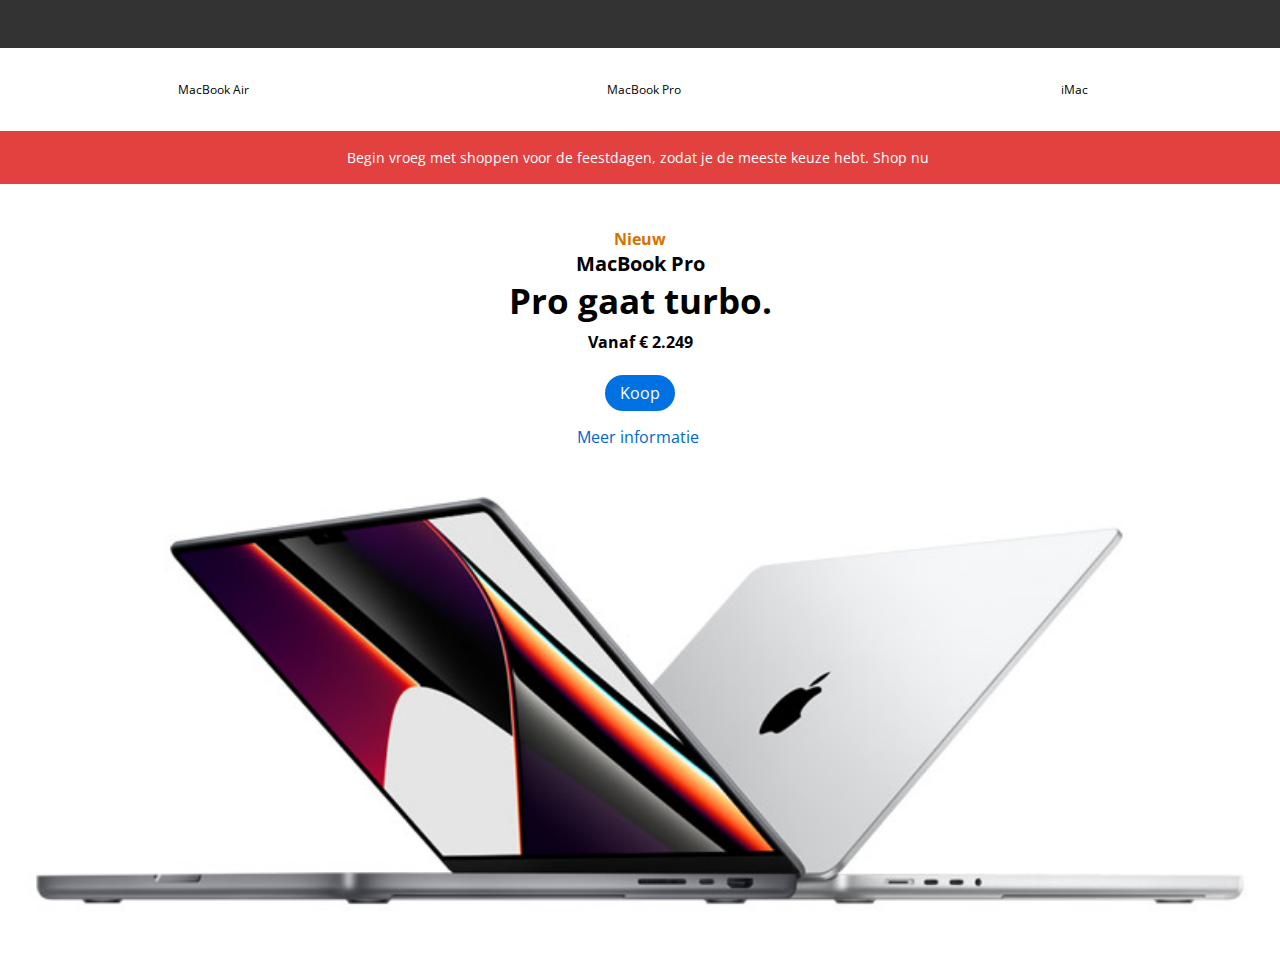
==== page1/index.html @ 5041baee "Begin eerste pagina namaken" ====
<!DOCTYPE html>
<html lang="en">
<head>
    <meta charset="UTF-8">
    <meta http-equiv="X-UA-Compatible" content="IE=edge">
    <meta name="viewport" content="width=device-width, initial-scale=1.0">
    
    
    <title>MAC</title>

    <!-- Core stylesheet -->
    <link rel="stylesheet" href="./css/core.css">
    
    <!-- Stylesheets for each viewport -->
    <link rel="stylesheet" href="./css/mobile.css">
    <link rel="stylesheet" href="./css/tablet.css">
    <link rel="stylesheet" href="./css/desktop.css">

    <!-- Fontawesome -->
    <link rel="stylesheet" href="https://use.fontawesome.com/releases/v5.15.4/css/all.css" integrity="sha384-DyZ88mC6Up2uqS4h/KRgHuoeGwBcD4Ng9SiP4dIRy0EXTlnuz47vAwmeGwVChigm" crossorigin="anonymous">

    <!-- Open Sans | Google Fonts -->
    <link rel="preconnect" href="https://fonts.googleapis.com">
    <link rel="preconnect" href="https://fonts.gstatic.com" crossorigin>
    <link href="https://fonts.googleapis.com/css2?family=Open+Sans:ital,wght@0,300;0,400;0,500;0,600;0,700;0,800;1,300;1,400;1,500;1,600;1,700;1,800&display=swap" rel="stylesheet">
</head>
<body>
    <head>
        <nav>
            <div class="menu">
                <i class="fas fa-bars"></i>
            </div>
            <div class="logo">
                <i class="fab fa-apple"></i>
            </div>
            <div class="shop">
                <i class="fas fa-shopping-bag"></i>
            </div>
        </nav>
        <ul class="categories">
            <li class="item">
                <i class="fas fa-2x fa-desktop"></i>
                <p>MacBook Air</p>
            </li>
            <li class="item">
                <i class="fas fa-2x fa-desktop"></i>
                <p>MacBook Pro</p>
            </li>
            <li class="item">
                <i class="fas fa-2x fa-desktop"></i>
                <p>iMac</p>
            </li>
        </ul>
    </head>
    <main>
        <section class="holiday">
            <p>Begin vroeg met shoppen voor de feestdagen, zodat je de meeste keuze hebt. <a href="#">Shop nu<i class="fas fa-chevron-right"></i></a></p>
        </section>
        <section class="product">
            <p class="nieuw">Nieuw</p>
            <h1 class="product-name">MacBook Pro</h1>
            <p class="large">Pro gaat turbo.</p>
            <p class="price">Vanaf € 2.249</p>
            <a class="buy">Koop</a>
            <p><a class="more-info">Meer informatie<i class="fas fa-chevron-right"></i></a></p>
            <img class="macbook-pro" src="./assets/images/macbook_pro.jpg">
        </section>
    </main>
</body>
</html>
---- page1/css/core.css ----
* {
    box-sizing: border-box;
}

html, body {
    margin: 0;
    font-family: 'Open Sans', sans-serif;
}

nav {
    display: block;
    background: rgba(0,0,0,0.8);
    color:#e4e4e4;
    height: 48px;
}

nav div.menu, div.logo, div.shop {
    position: absolute;
    padding: 14px 14px 12px 14px;
}

nav div.menu {
    left: 0;
}

nav div.logo {
    left: 50%;
    margin-left: -24px;
}

nav div.shop {
    right: 0;
}

nav i {
    font-size: 20px;
    margin: 0;
}

ul.categories {
    white-space: nowrap;
    padding: 0;
    overflow-x: hidden;
}

ul.categories li.item {
    display: inline-block;
    width: 33%;
    width: calc(100% / 3);
    text-align: center;
    padding: 15px 0px;
}

ul.categories li.item p {
    font-size: 12px;
    margin: 0;
    padding: 2px 0px;
}

section.holiday {
    text-align: center;
    padding: 3px 24px;
    background-color: #e34140;
    color: white;
}

section.holiday p {
    font-size: 14px;
}

section.holiday p a {
    color: white;
    text-decoration: none;
}

section.holiday p a i {
    font-size: 10px;
    padding-left: 4px;
}

section.product {
    padding: 44px 0px;
    text-align: center;
    width: 100%;
}

section.product p, h1 {
    margin: 0px;
}

section.product p.nieuw {
    font-weight: bold;
    color: rgb(214, 114, 0);
}

section.product h1.product-name {
    font-size: 20px;
}

section.product p.large {
    font-weight: bold;
    font-size: 35px;
}

section.product p.price {
    font-weight: bold;
    padding: 7px 0px;
}

section.product a.buy {
    background-color: #0071e3;
    padding: 7px;
    border-radius: 20px;
    display: inline-block;
    width: 70px;
    margin: 15px 0px;
    color: white;
}

section.product a.more-info {
    color: #06c;
}

section.product a.more-info i {
    font-size: 10px;
    padding-left: 4px;
}

section.product img.macbook-pro {
    width: 100%;
    padding-top: 35px;
}
---- page1/css/mobile.css ----
/***********************************/
/*         Mobile viewport         */
/***********************************/
@media screen and (max-width: 734px) {

}
---- page1/css/tablet.css ----
/***********************************/
/*         Tablet viewport         */
/***********************************/
@media screen and (min-width: 734px) and (max-width: 1068px) {

}
---- page1/css/desktop.css ----
/***********************************/
/*        Desktop viewport         */
/***********************************/
@media screen and (min-width: 1068px) {

}
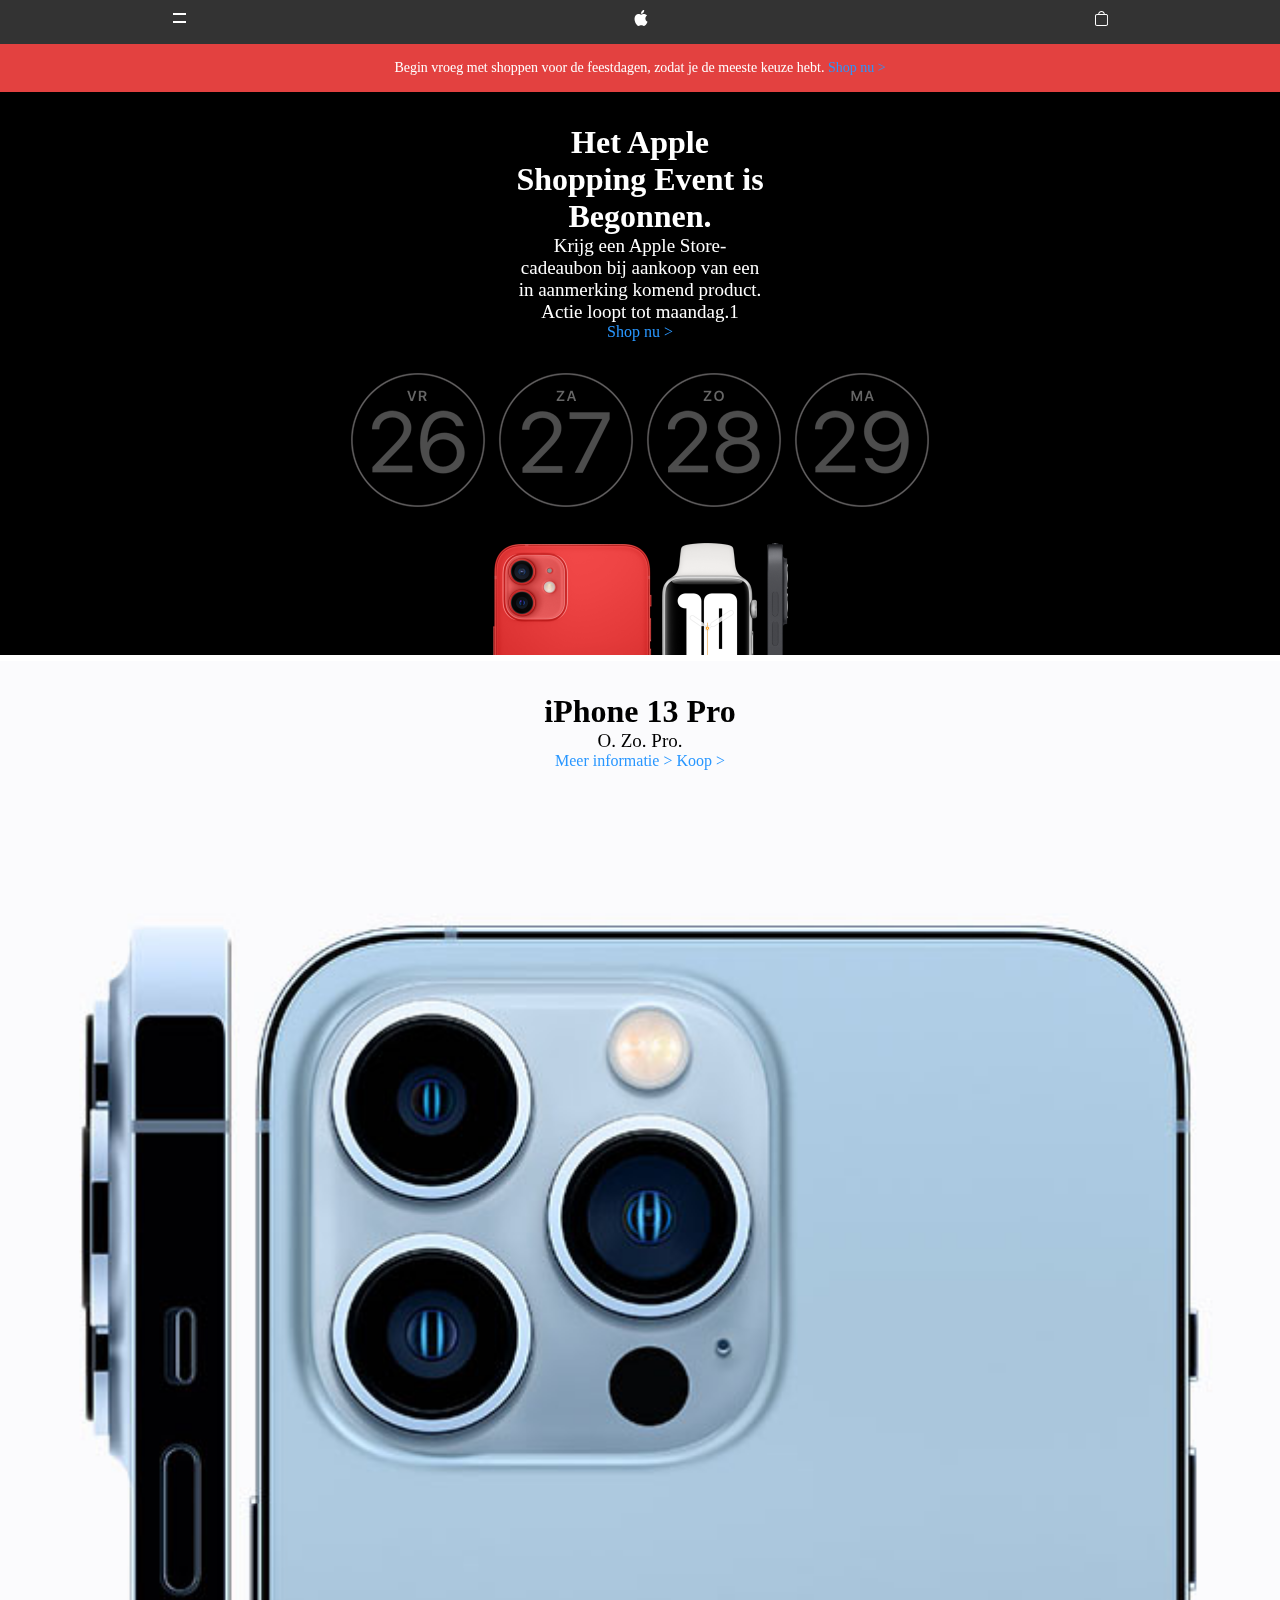
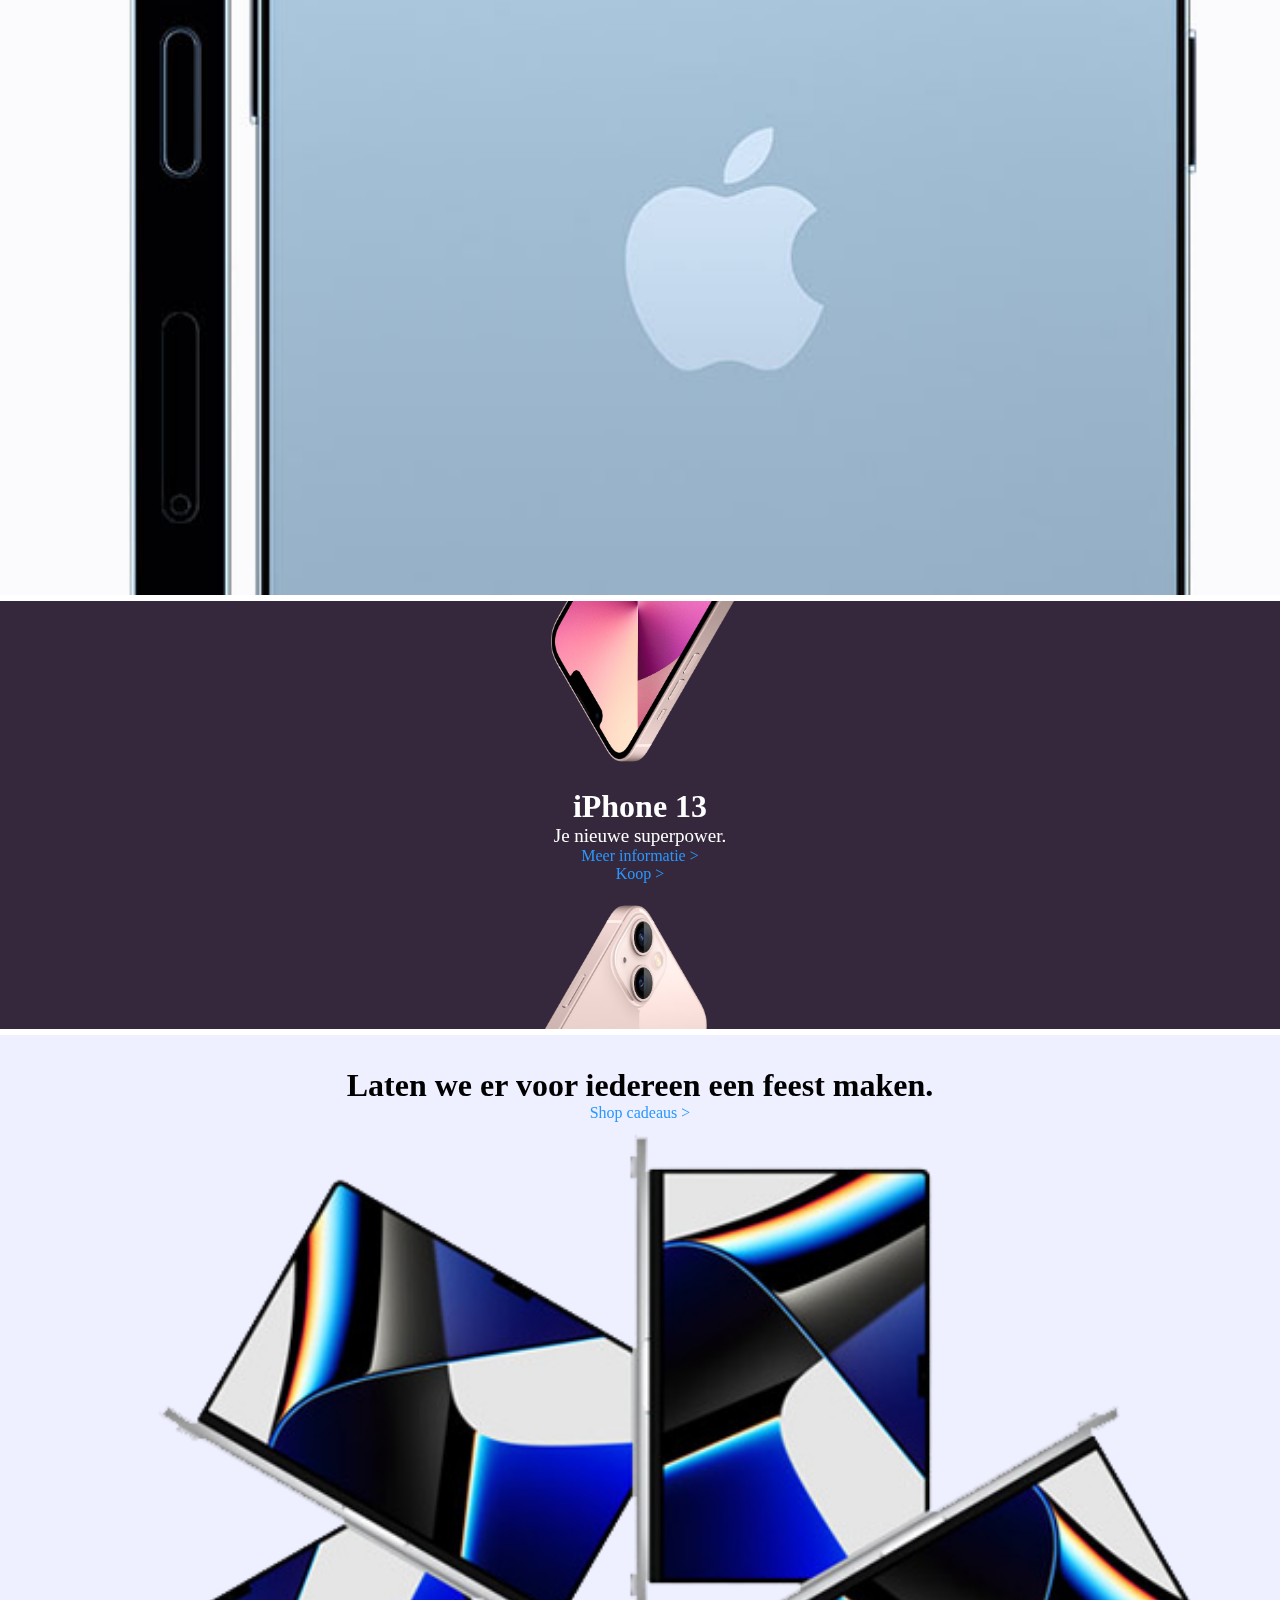
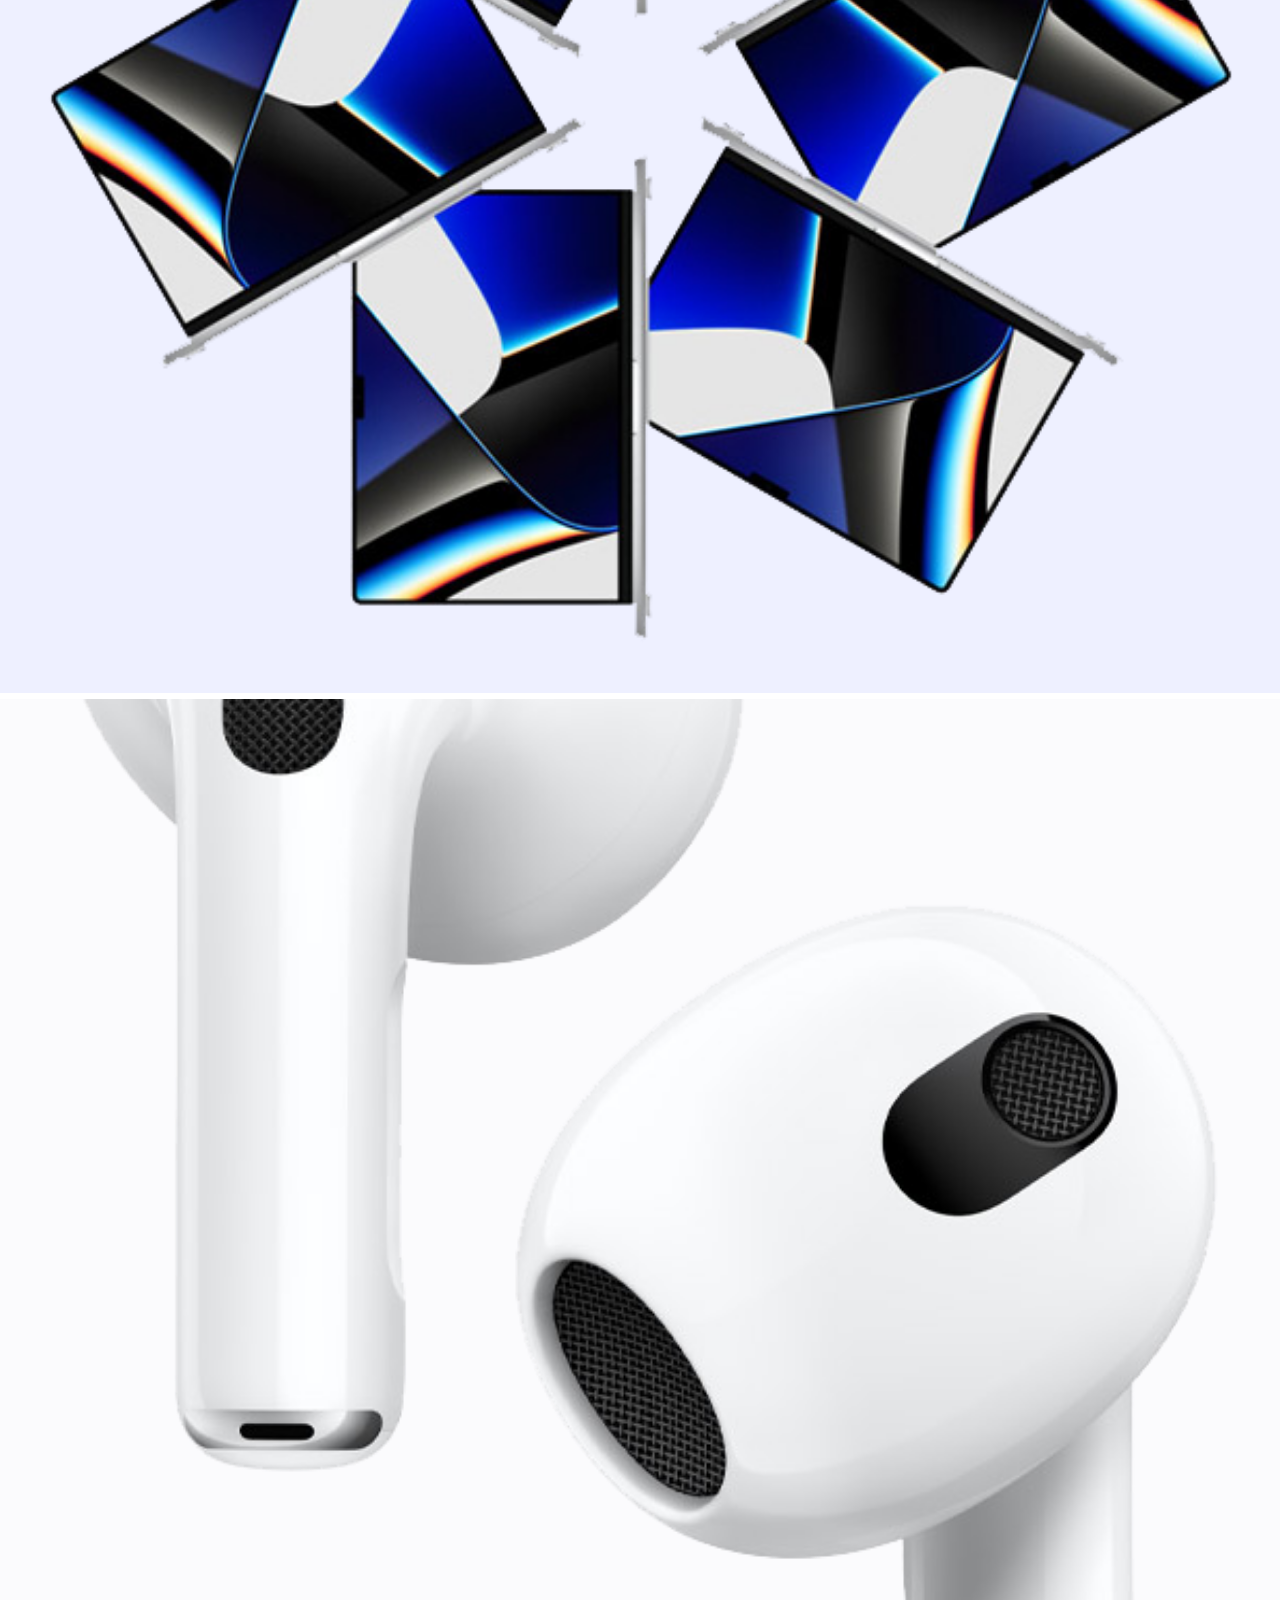
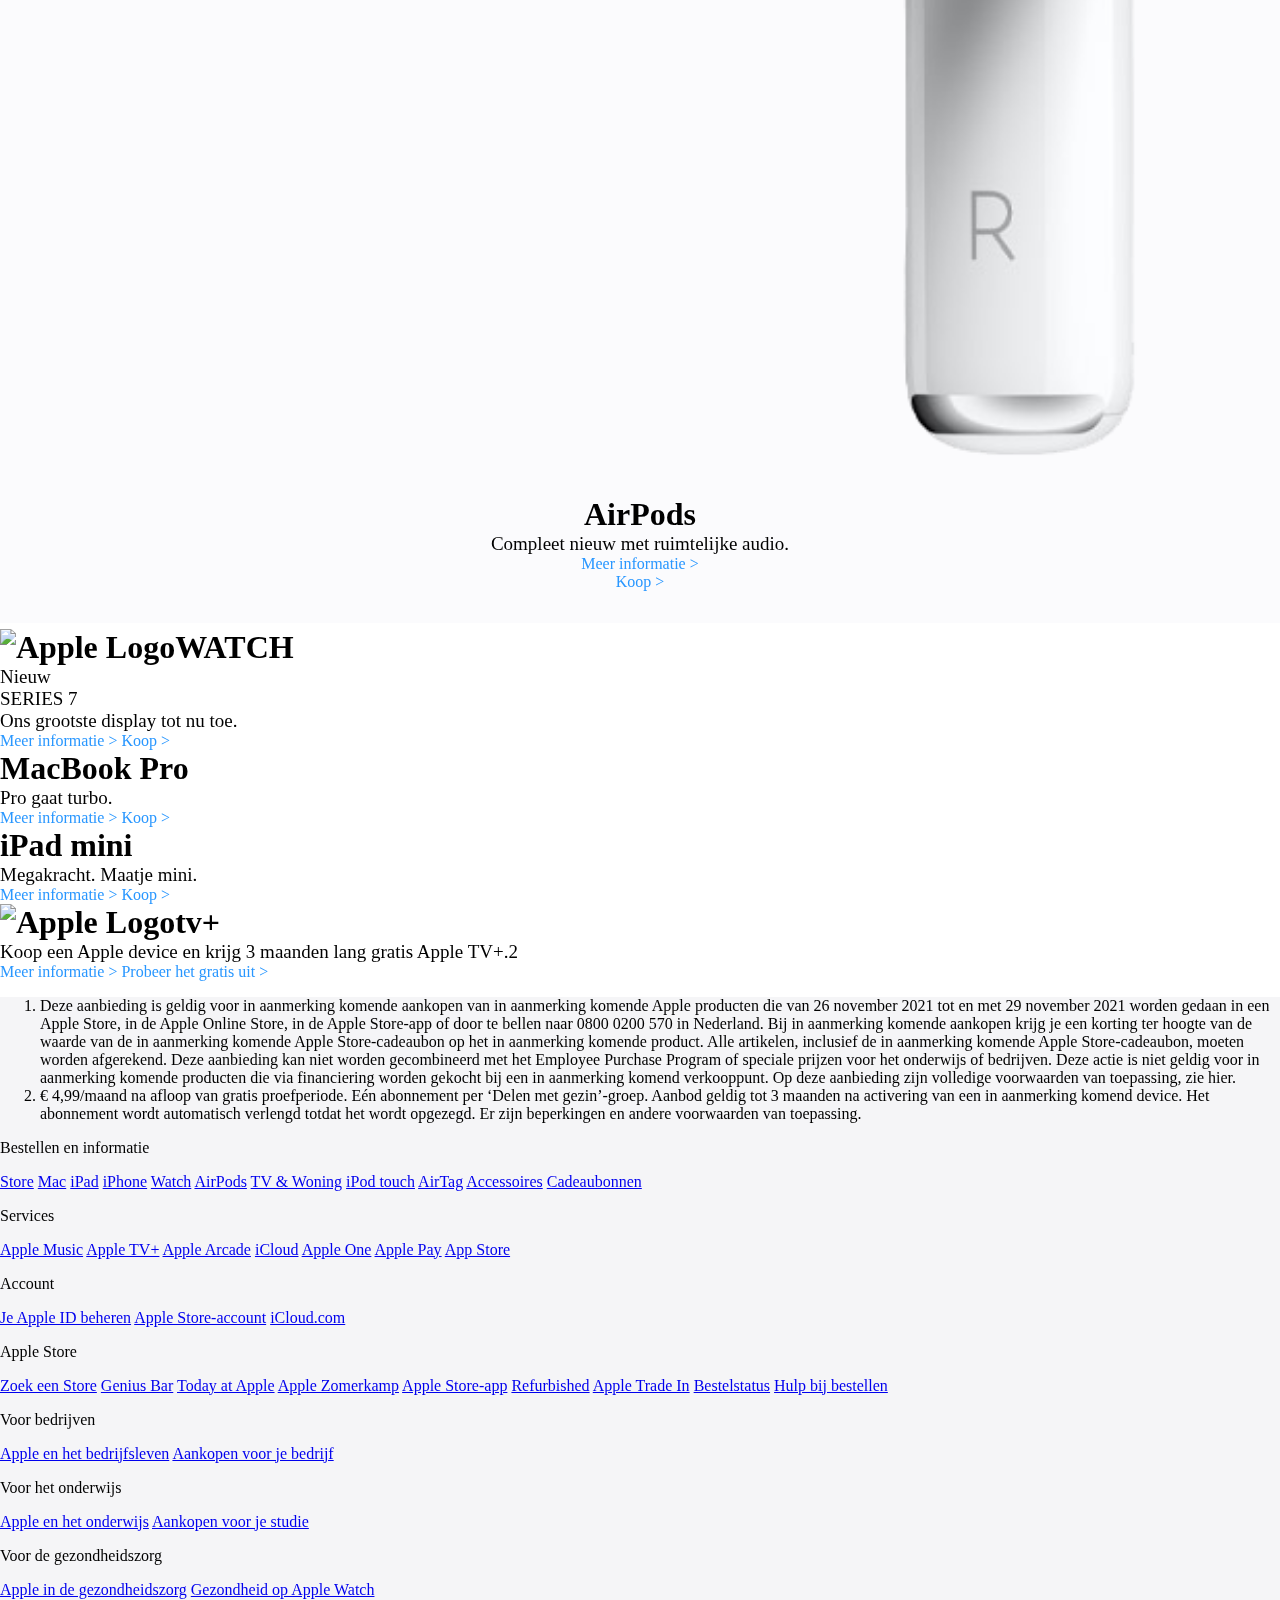
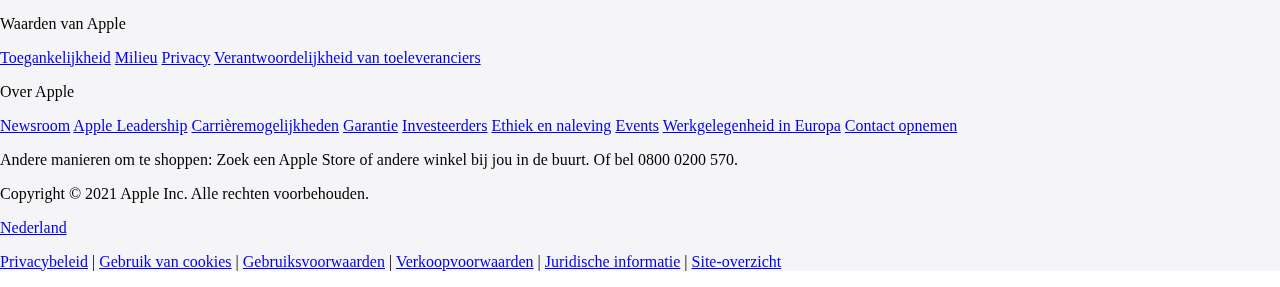
==== commit 1d6c99bc: "HTML done + Begin aan CSS" ====
--- a/page1/index.html
+++ b/page1/index.html
@@ -4,67 +4,194 @@
     <meta charset="UTF-8">
     <meta http-equiv="X-UA-Compatible" content="IE=edge">
     <meta name="viewport" content="width=device-width, initial-scale=1.0">
-    
-    
-    <title>MAC</title>
-
-    <!-- Core stylesheet -->
+    <title>Apple (Nederland)</title>
+    <link rel="stylesheet" href="./css/fonts.css?families=SF+Pro,v3|SF+Pro+Icons,v3">
     <link rel="stylesheet" href="./css/core.css">
-    
-    <!-- Stylesheets for each viewport -->
-    <link rel="stylesheet" href="./css/mobile.css">
-    <link rel="stylesheet" href="./css/tablet.css">
-    <link rel="stylesheet" href="./css/desktop.css">
-
-    <!-- Fontawesome -->
-    <link rel="stylesheet" href="https://use.fontawesome.com/releases/v5.15.4/css/all.css" integrity="sha384-DyZ88mC6Up2uqS4h/KRgHuoeGwBcD4Ng9SiP4dIRy0EXTlnuz47vAwmeGwVChigm" crossorigin="anonymous">
-
-    <!-- Open Sans | Google Fonts -->
-    <link rel="preconnect" href="https://fonts.googleapis.com">
-    <link rel="preconnect" href="https://fonts.gstatic.com" crossorigin>
-    <link href="https://fonts.googleapis.com/css2?family=Open+Sans:ital,wght@0,300;0,400;0,500;0,600;0,700;0,800;1,300;1,400;1,500;1,600;1,700;1,800&display=swap" rel="stylesheet">
 </head>
 <body>
-    <head>
+    <header>
         <nav>
-            <div class="menu">
-                <i class="fas fa-bars"></i>
-            </div>
-            <div class="logo">
-                <i class="fab fa-apple"></i>
-            </div>
-            <div class="shop">
-                <i class="fas fa-shopping-bag"></i>
-            </div>
+            <ul>
+                <li><a href="#"><img src="./assets/images/menu-icon.svg" alt="Menu Icon"></a></li>
+                <li><a href="#"><img src="./assets/images/apple-logo.svg" alt="Apple logo"></a></li>
+                <!-- <li><a href="#">Store</a></li>
+                <li><a href="#">Mac</a></li>
+                <li><a href="#">iPad</a></li>
+                <li><a href="#">iPhone</a></li>
+                <li><a href="#">Watch</a></li>
+                <li><a href="#">Airpods</a></li>
+                <li><a href="#">TV & Woning</a></li>
+                <li><a href="#">Alleen bij Apple</a></li>
+                <li><a href="#">Accessoires</a></li>
+                <li><a href="#">Support</a></li>
+                <li><a href="#"><img src="./assets/images/zoeken-icon.svg" alt="Zoeken icon"></a></li> -->
+                <li><a href="#"><img src="./assets/images/winkelmand-icon.svg" alt="Winkelmand icon"></a></li>
+            </ul>
         </nav>
-        <ul class="categories">
-            <li class="item">
-                <i class="fas fa-2x fa-desktop"></i>
-                <p>MacBook Air</p>
-            </li>
-            <li class="item">
-                <i class="fas fa-2x fa-desktop"></i>
-                <p>MacBook Pro</p>
-            </li>
-            <li class="item">
-                <i class="fas fa-2x fa-desktop"></i>
-                <p>iMac</p>
-            </li>
-        </ul>
-    </head>
+    </header>
     <main>
-        <section class="holiday">
-            <p>Begin vroeg met shoppen voor de feestdagen, zodat je de meeste keuze hebt. <a href="#">Shop nu<i class="fas fa-chevron-right"></i></a></p>
+        <section>
+            <p>Begin vroeg met shoppen voor de feestdagen, zodat je de meeste keuze hebt. <a href="#">Shop nu ></a></p>
         </section>
-        <section class="product">
-            <p class="nieuw">Nieuw</p>
-            <h1 class="product-name">MacBook Pro</h1>
-            <p class="large">Pro gaat turbo.</p>
-            <p class="price">Vanaf € 2.249</p>
-            <a class="buy">Koop</a>
-            <p><a class="more-info">Meer informatie<i class="fas fa-chevron-right"></i></a></p>
-            <img class="macbook-pro" src="./assets/images/macbook_pro.jpg">
+        <section>
+            <h1>Het Apple Shopping Event is Begonnen.</h1>
+            <p>Krijg een Apple Store-cadeaubon bij aankoop van een in aanmerking komend product. Actie loopt tot maandag.<span>1</span></p>
+            <a href="#">Shop nu ></a>
+            <figure>
+                <img src="assets/images/section-1-4.png" alt="Calender">
+            </figure>
+            <section>
+                <img src="assets/images/section-1-1.png" alt="iPhone">
+                <img src="assets/images/section-1-2.png" alt="Apple Watch">
+                <img src="assets/images/section-1-3.png" alt="iPad">
+            </section>
+        </section>
+        <section>
+            <h2>iPhone 13 Pro</h2>
+            <p>O. Zo. Pro.</p>
+            <section>
+                <a href="#">Meer informatie ></a>
+                <a href="#">Koop ></a>
+            </section>
+            <img src="assets/images/section-2-1.jpg" alt="iPhone 13 Pro">
+        </section>
+        <section>
+            <h2>iPhone 13</h2>
+            <p>Je nieuwe superpower.</p>
+            <a href="#">Meer informatie ></a>
+            <a href="#">Koop ></a>
+            <img src="assets/images/section-3-1.png" alt="iPhone 13 (Bovenaan)">
+            <img src="assets/images/section-3-2.png" alt="iPhone 13 (Onderaan)">
+        </section>
+        <section>
+            <h2>Laten we er voor iedereen een feest maken.</h2>
+            <a href="#">Shop cadeaus ></a>
+            <img src="assets/images/section-4-1.png" alt="MacBooks">
+        </section>
+        <section>
+            <h2>AirPods</h2>
+            <p>Compleet nieuw met ruimtelijke audio.</p>
+            <a href="#">Meer informatie ></a>
+            <a href="#">Koop ></a>
+            <img src="assets/images/section-5-1.png" alt="AirPods">
+        </section>
+        <section>
+            <h2><img src="./assets/images/logo.png" alt="Apple Logo">WATCH</h2>
+            <p>Nieuw</p>
+            <p>SERIES 7</p>
+            <p>Ons grootste display tot nu toe.</p>
+            <a href="#">Meer informatie ></a>
+            <a href="#">Koop ></a>
+        </section>
+        <section>
+            <h2>MacBook Pro</h2>
+            <p>Pro gaat turbo.</p>
+            <a href="#">Meer informatie ></a>
+            <a href="#">Koop ></a>
+        </section>
+        <section>
+            <h2>iPad mini</h2>
+            <p>Megakracht. Maatje mini.</p>
+            <a href="#">Meer informatie ></a>
+            <a href="#">Koop ></a>
+        </section>
+        <section>
+            <h2><img src="./assets/images/logo.png" alt="Apple Logo">tv+</h2>
+            <p>Koop een Apple device en krijg 3 maanden lang gratis Apple TV+.<span>2</span></p>
+            <a href="#">Meer informatie ></a>
+            <a href="#">Probeer het gratis uit ></a>
         </section>
     </main>
+    <footer>
+        <section>
+            <ol>
+                <li>Deze aanbieding is geldig voor in aanmerking komende aankopen van in aanmerking komende Apple producten die van 26 november 2021 tot en met 29 november 2021 worden gedaan in een Apple Store, in de Apple Online Store, in de Apple Store-app of door te bellen naar 0800 0200 570 in Nederland. Bij in aanmerking komende aankopen krijg je een korting ter hoogte van de waarde van de in aanmerking komende Apple Store-cadeaubon op het in aanmerking komende product. Alle artikelen, inclusief de in aanmerking komende Apple Store-cadeaubon, moeten worden afgerekend. Deze aanbieding kan niet worden gecombineerd met het Employee Purchase Program of speciale prijzen voor het onderwijs of bedrijven. Deze actie is niet geldig voor in aanmerking komende producten die via financiering worden gekocht bij een in aanmerking komend verkooppunt. Op deze aanbieding zijn volledige voorwaarden van toepassing, zie hier.</li>
+                <li>€ 4,99/maand na afloop van gratis proefperiode. Eén abonnement per ‘Delen met gezin’‑groep. Aanbod geldig tot 3 maanden na activering van een in aanmerking komend device. Het abonnement wordt automatisch verlengd totdat het wordt opgezegd. Er zijn beperkingen en andere voorwaarden van toepassing.</li>
+            </ol>
+        </section>
+        <nav>
+            <section>
+                <p>Bestellen en informatie</p>
+                <a href="#">Store</a>
+                <a href="#">Mac</a>
+                <a href="#">iPad</a>
+                <a href="#">iPhone</a>
+                <a href="#">Watch</a>
+                <a href="#">AirPods</a>
+                <a href="#">TV & Woning</a>
+                <a href="#">iPod touch</a>
+                <a href="#">AirTag</a>
+                <a href="#">Accessoires</a>
+                <a href="#">Cadeaubonnen</a>
+            </section>
+            <section>
+                <p>Services</p>
+                <a href="#">Apple Music</a>
+                <a href="#">Apple TV+</a>
+                <a href="#">Apple Arcade</a>
+                <a href="#">iCloud</a>
+                <a href="#">Apple One</a>
+                <a href="#">Apple Pay</a>
+                <a href="#">App Store</a>
+                <p>Account</p>
+                <a href="#">Je Apple ID beheren</a>
+                <a href="#">Apple Store-account</a>
+                <a href="#">iCloud.com</a>
+            </section>
+            <section>
+                <p>Apple Store</p>
+                <a href="#">Zoek een Store</a>
+                <a href="#">Genius Bar</a>
+                <a href="#">Today at Apple</a>
+                <a href="#">Apple Zomerkamp</a>
+                <a href="#">Apple Store-app</a>
+                <a href="#">Refurbished</a>
+                <a href="#">Apple Trade In</a>
+                <a href="#">Bestelstatus</a>
+                <a href="#">Hulp bij bestellen</a>
+            </section>
+            <section>
+                <p>Voor bedrijven</p>
+                <a href="#">Apple en het bedrijfsleven</a>
+                <a href="#">Aankopen voor je bedrijf</a>
+                <p>Voor het onderwijs</p>
+                <a href="#">Apple en het onderwijs</a>
+                <a href="#">Aankopen voor je studie</a>
+                <p>Voor de gezondheidszorg</p>
+                <a href="#">Apple in de gezondheidszorg</a>
+                <a href="#">Gezondheid op Apple Watch</a>
+            </section>
+            <section>
+                <p>Waarden van Apple</p>
+                <a href="#">Toegankelijkheid</a>
+                <a href="#">Milieu</a>
+                <a href="#">Privacy</a>
+                <a href="#">Verantwoordelijkheid van toeleveranciers</a>
+                <p>Over Apple</p>
+                <a href="#">Newsroom</a>
+                <a href="#">Apple Leadership</a>
+                <a href="#">Carrièremogelijkheden</a>
+                <a href="#">Garantie</a>
+                <a href="#">Investeerders</a>
+                <a href="#">Ethiek en naleving</a>
+                <a href="#">Events</a>
+                <a href="#">Werkgelegenheid in Europa</a>
+                <a href="#">Contact opnemen</a>
+            </section>
+        </nav>
+        <section>
+            <p>Andere manieren om te shoppen: Zoek een Apple Store of andere winkel bij jou in de buurt. Of bel 0800 0200 570.</p>
+            <p>Copyright © 2021 Apple Inc. Alle rechten voorbehouden.</p>
+            <a href="#">Nederland</a>
+            <p>
+                <a href="#">Privacybeleid</a> | 
+                <a href="#">Gebruik van cookies</a> | 
+                <a href="#">Gebruiksvoorwaarden</a> | 
+                <a href="#">Verkoopvoorwaarden</a> | 
+                <a href="#">Juridische informatie</a> | 
+                <a href="#">Site-overzicht</a>
+            </p>
+        </section>
+    </footer>
 </body>
 </html>--- a/page1/css/core.css
+++ b/page1/css/core.css
@@ -2,131 +2,234 @@
     box-sizing: border-box;
 }
 
-html, body {
+body {
     margin: 0;
-    font-family: 'Open Sans', sans-serif;
-}
-
-nav {
-    display: block;
+}
+
+header {
+    position: sticky;
+    top: 0;
+
     background: rgba(0,0,0,0.8);
-    color:#e4e4e4;
-    height: 48px;
-}
-
-nav div.menu, div.logo, div.shop {
-    position: absolute;
-    padding: 14px 14px 12px 14px;
-}
-
-nav div.menu {
-    left: 0;
-}
-
-nav div.logo {
-    left: 50%;
-    margin-left: -24px;
-}
-
-nav div.shop {
-    right: 0;
-}
-
-nav i {
-    font-size: 20px;
+    backdrop-filter: saturate(180%) blur(20px);
+
+    z-index: 1;
+}
+
+main {
+
+}
+
+footer {
+    background: #f5f5f7;
+}
+
+header nav {
+    margin: auto;
+    padding: 0 22px;
+
+    max-width: 980px;
+}
+
+header nav ul {
+    display: flex;
+    gap: 10px;
+    justify-content: space-between;
+    align-items: center;
+    
     margin: 0;
-}
-
-ul.categories {
-    white-space: nowrap;
     padding: 0;
-    overflow-x: hidden;
-}
-
-ul.categories li.item {
-    display: inline-block;
-    width: 33%;
-    width: calc(100% / 3);
-    text-align: center;
-    padding: 15px 0px;
-}
-
-ul.categories li.item p {
-    font-size: 12px;
+
+    list-style-type: none;
+    color: #ffffff;
+
+    height: 44px;
+}
+
+main > section:first-of-type {
+    background-color: #E34140;
+    color: white;
+    
+    padding: 1em;
+    
+    text-align: center;
+}
+
+main > section:first-of-type p {
+    font-size: 14px;
+}
+
+main > section:nth-of-type(2) {
+    display: flex;
+    flex-direction: column;
+    justify-content: center;
+    align-items: center;
+    
+    background-color: #000000;
+    color: white;
+
+    text-align: center;
+
+    margin-bottom: 6px;
+    padding: 2em 2em 0 2em;
+
+    position: relative;
+    overflow: hidden;
+}
+
+main > section:nth-of-type(2) p,h1{
+    max-width: 250px;
+}
+
+main > section:nth-of-type(2) figure {
+    margin: 2em 0;
+}
+
+main > section:nth-of-type(2) figure img {
+    width: 100%;
+}
+
+main > section:nth-of-type(2) section {
+    display: flex;
+    justify-content: center;
+    gap: 10px;
+}
+
+main > section:nth-of-type(2) section img {
+    height: 112px;
+}
+
+main > section:nth-of-type(3) {
+    display: flex;
+    flex-direction: column;
+    justify-content: center;
+    align-items: center;
+    
+    background-color: #fbfbfd;
+    color: black;
+
+    text-align: center;
+
+    margin: 6px 0;
+    padding: 2em 2em 0 2em;
+
+    position: relative;
+}
+
+main > section:nth-of-type(3) img {
+    width: 100%;
+}
+
+main > section:nth-of-type(4) {
+    display: flex;
+    flex-direction: column;
+    justify-content: center;
+    align-items: center;
+    
+    background-color: #35283C;
+    color: white;
+
+    text-align: center;
+
+    margin: 6px 0;
+    padding: 0 2em;
+
+    position: relative;
+}
+
+main > section:nth-of-type(4) img{
+    width: 200px;
+}
+
+main > section:nth-of-type(4) > img:first-of-type {
+    order: 1;
+    padding-bottom: 1em;
+}
+
+main > section:nth-of-type(4) > h2 {
+    order: 2;
+}
+
+main > section:nth-of-type(4) > p {
+    order: 3;
+}
+
+main > section:nth-of-type(4) > a {
+    order: 4;
+}
+
+main > section:nth-of-type(4) > img:last-of-type {
+    order: 5;
+    padding-top: 1em;
+}
+
+main > section:nth-of-type(5) {
+    display: flex;
+    flex-direction: column;
+    justify-content: center;
+    align-items: center;
+    
+    background-color: #EEF0FF;
+    color: black;
+
+    text-align: center;
+
+    margin: 6px 0;
+    padding: 2em;
+}
+
+main > section:nth-of-type(5) img {
+    width: 100%;
+}
+
+main > section:nth-of-type(6) {
+    display: flex;
+    flex-direction: column;
+    justify-content: center;
+    align-items: center;
+    
+    background-color: #FBFBFD;
+    color: black;
+
+    text-align: center;
+
+    margin: 6px 0;
+    padding: 0 2em 2em 2em;
+}
+
+main > section:nth-of-type(6) img {
+    width: 100%;
+}
+
+main > section:nth-of-type(6) > img {
+    order: 1;
+}
+
+main > section:nth-of-type(6) > h2 {
+    order: 2;
+}
+
+main > section:nth-of-type(6) > p {
+    order: 3;
+}
+
+main > section:nth-of-type(6) > a {
+    order: 4;
+}
+
+main section p,h1,h2 {
     margin: 0;
-    padding: 2px 0px;
-}
-
-section.holiday {
-    text-align: center;
-    padding: 3px 24px;
-    background-color: #e34140;
-    color: white;
-}
-
-section.holiday p {
-    font-size: 14px;
-}
-
-section.holiday p a {
-    color: white;
+}
+
+main section a {
+    color: #2997ff;
     text-decoration: none;
 }
 
-section.holiday p a i {
-    font-size: 10px;
-    padding-left: 4px;
-}
-
-section.product {
-    padding: 44px 0px;
-    text-align: center;
-    width: 100%;
-}
-
-section.product p, h1 {
-    margin: 0px;
-}
-
-section.product p.nieuw {
-    font-weight: bold;
-    color: rgb(214, 114, 0);
-}
-
-section.product h1.product-name {
-    font-size: 20px;
-}
-
-section.product p.large {
-    font-weight: bold;
-    font-size: 35px;
-}
-
-section.product p.price {
-    font-weight: bold;
-    padding: 7px 0px;
-}
-
-section.product a.buy {
-    background-color: #0071e3;
-    padding: 7px;
-    border-radius: 20px;
-    display: inline-block;
-    width: 70px;
-    margin: 15px 0px;
-    color: white;
-}
-
-section.product a.more-info {
-    color: #06c;
-}
-
-section.product a.more-info i {
-    font-size: 10px;
-    padding-left: 4px;
-}
-
-section.product img.macbook-pro {
-    width: 100%;
-    padding-top: 35px;
-}+main section h1,h2 {
+    font-size: 32px;
+}
+
+main section p {
+    font-size: 19px;
+}
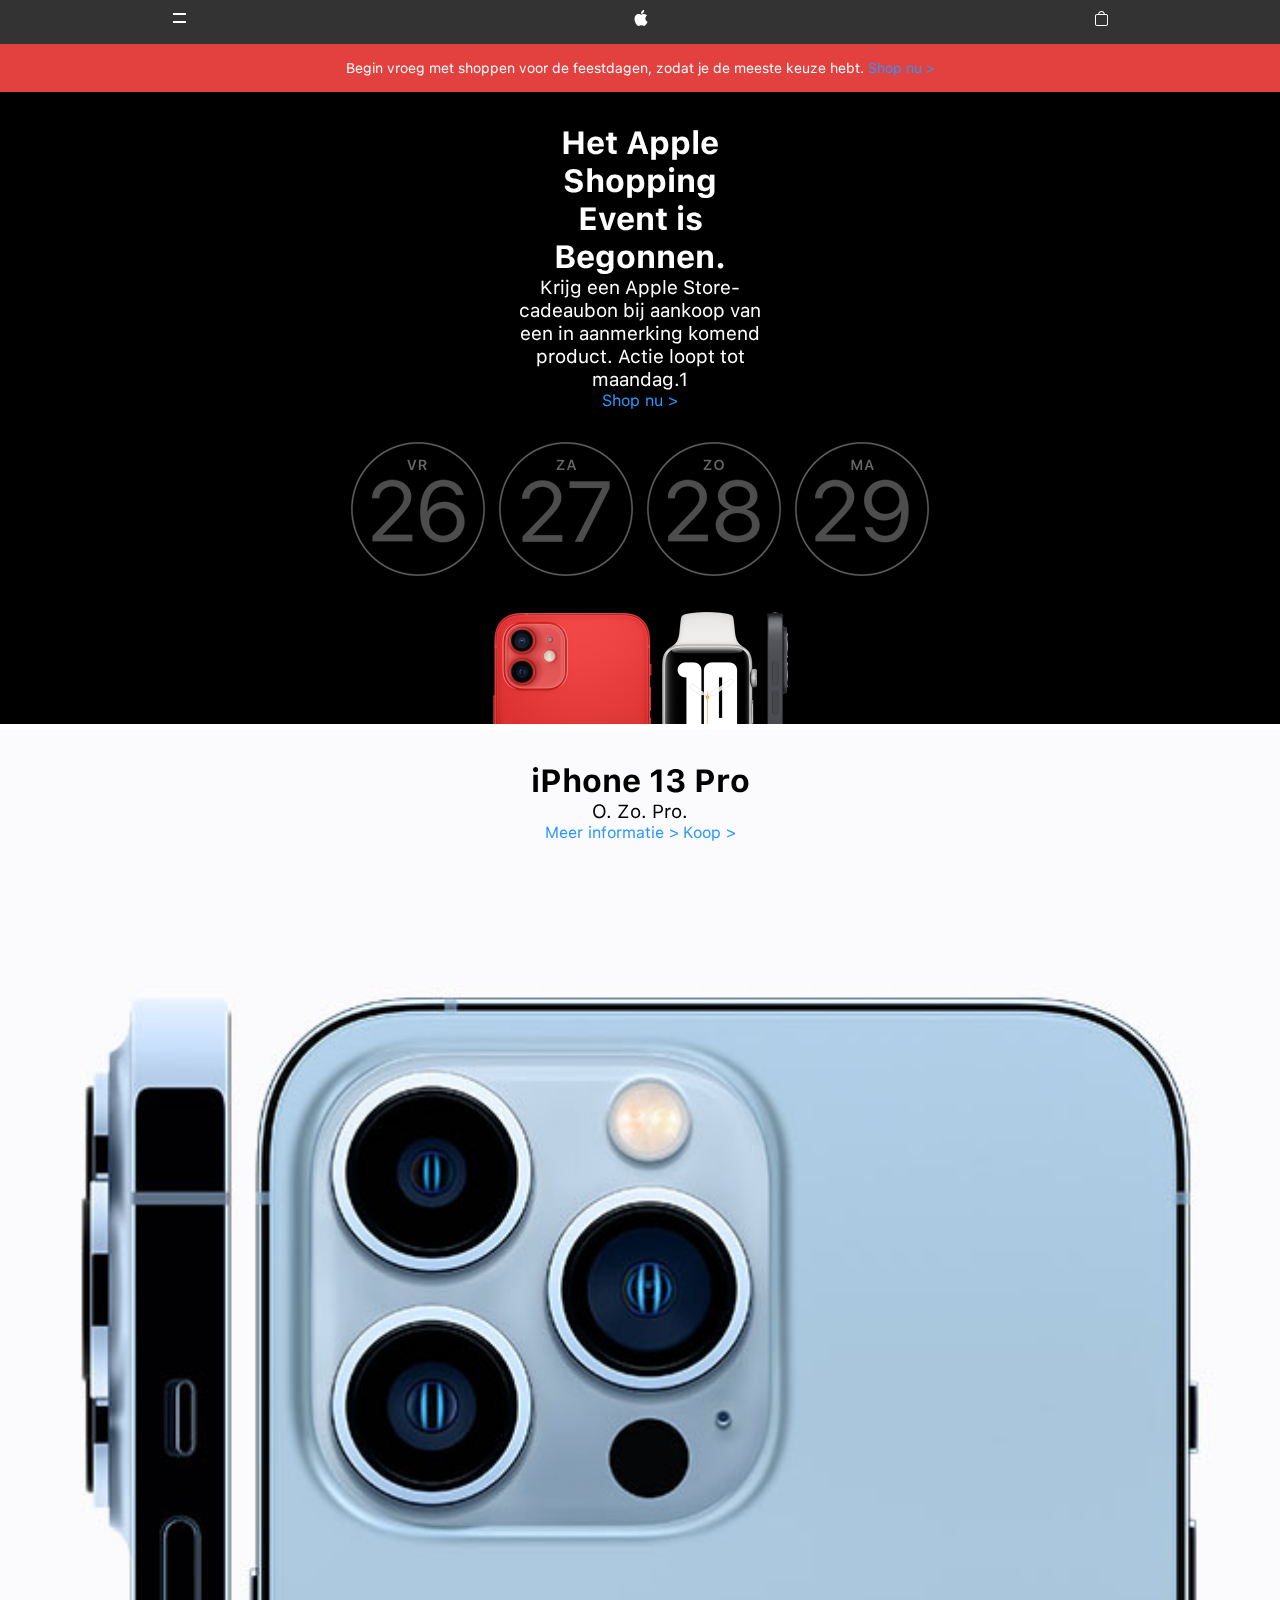
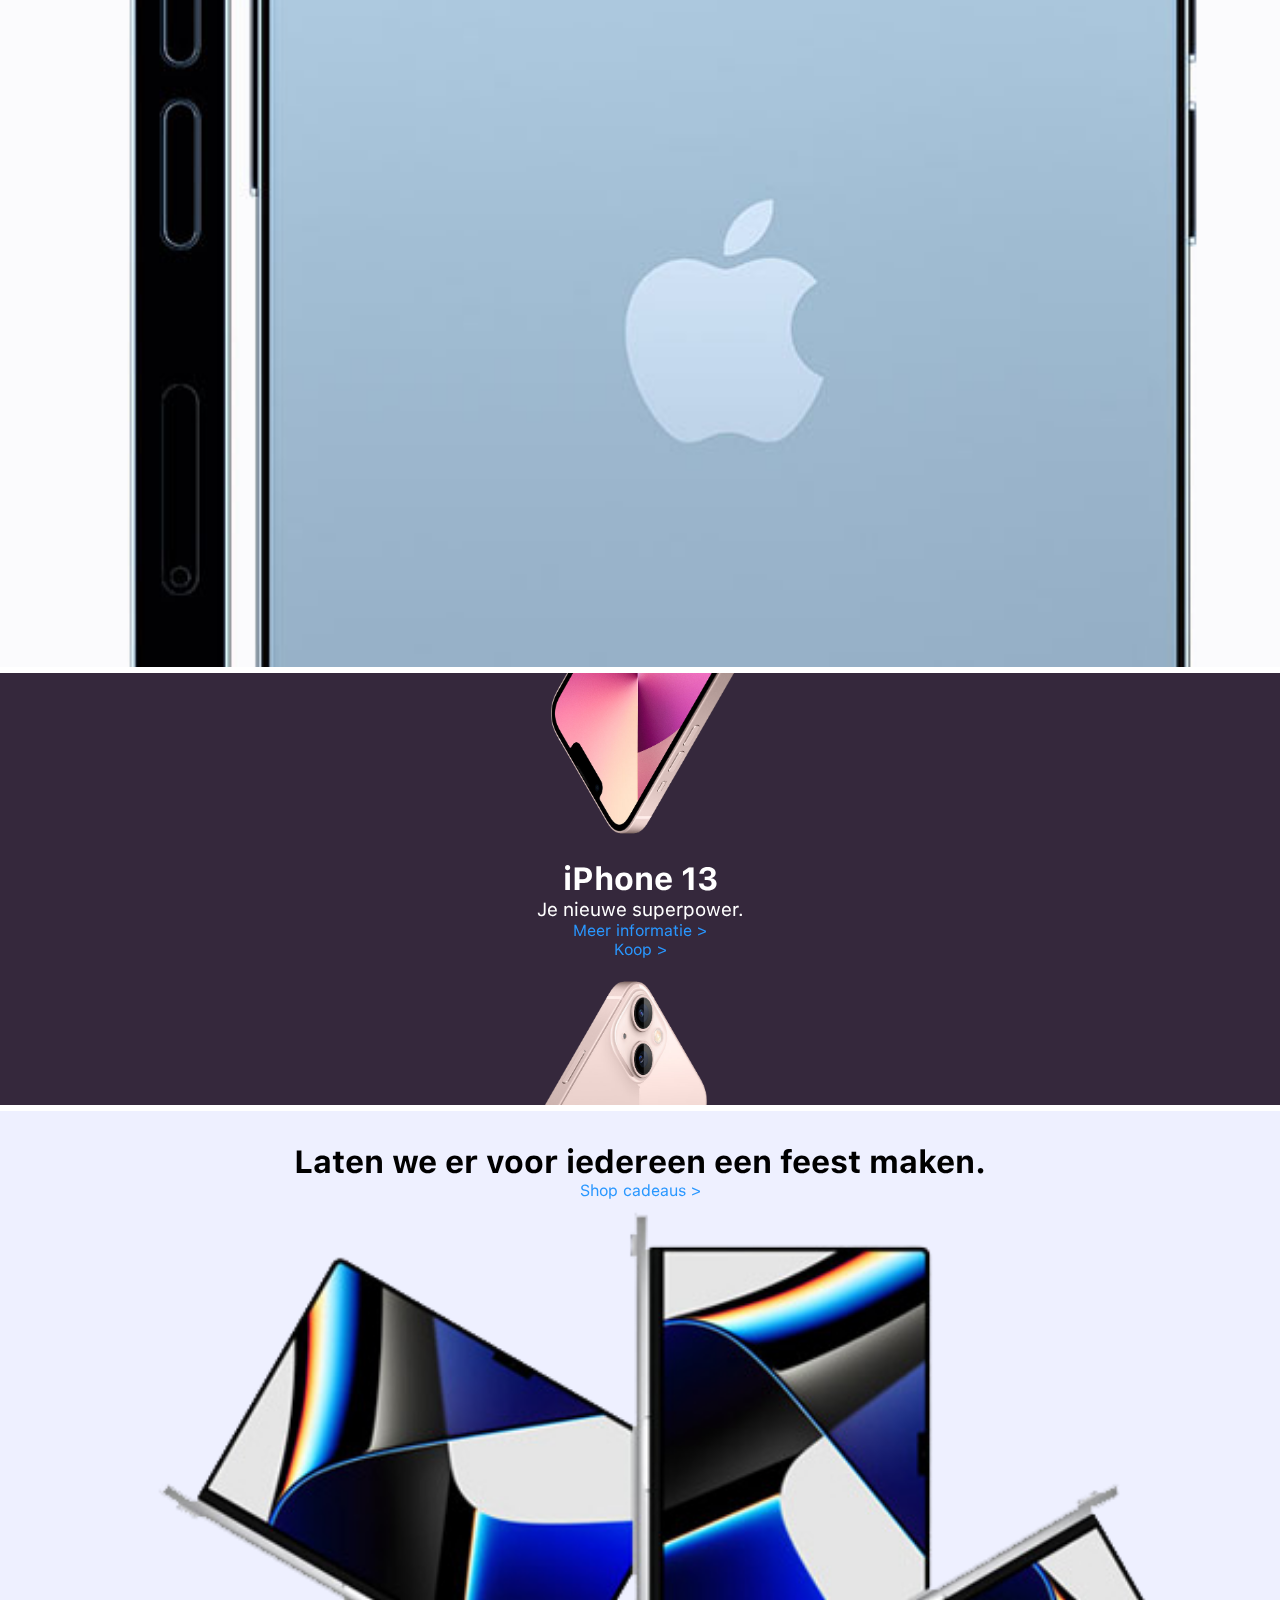
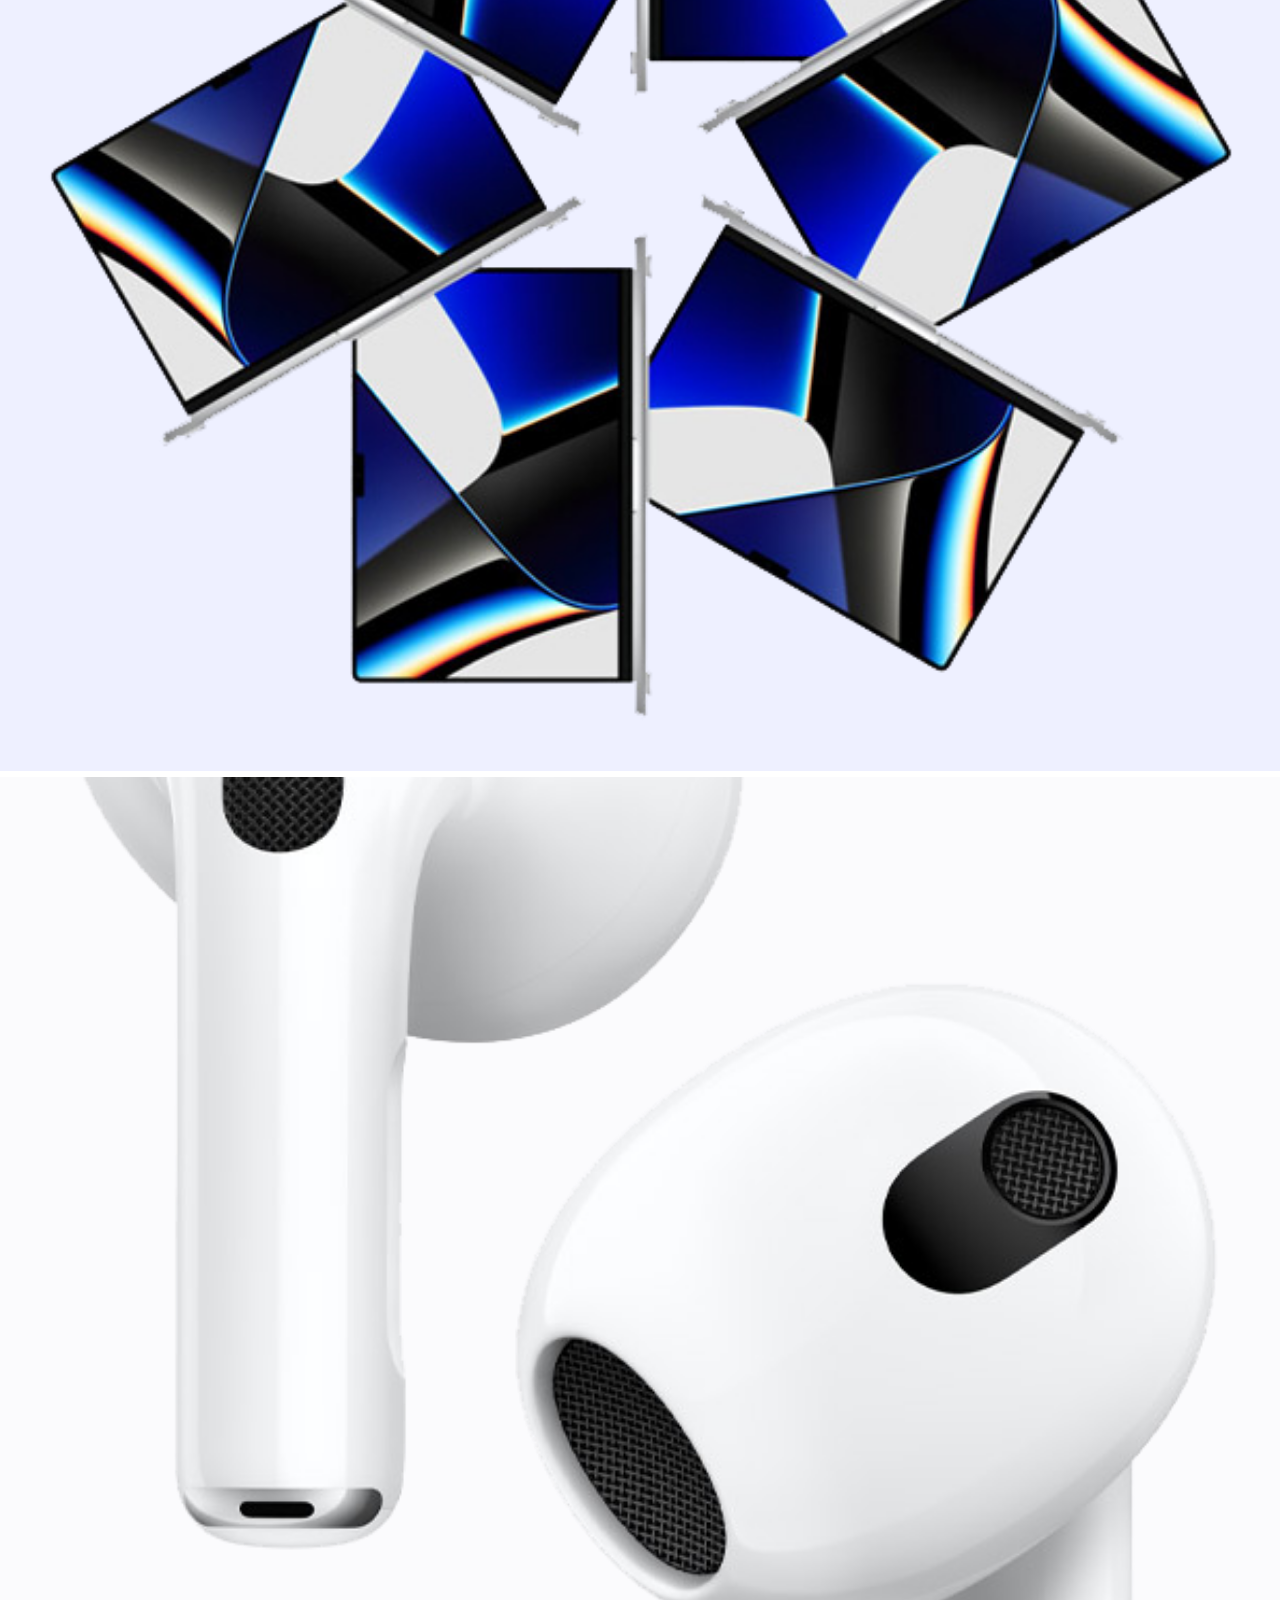
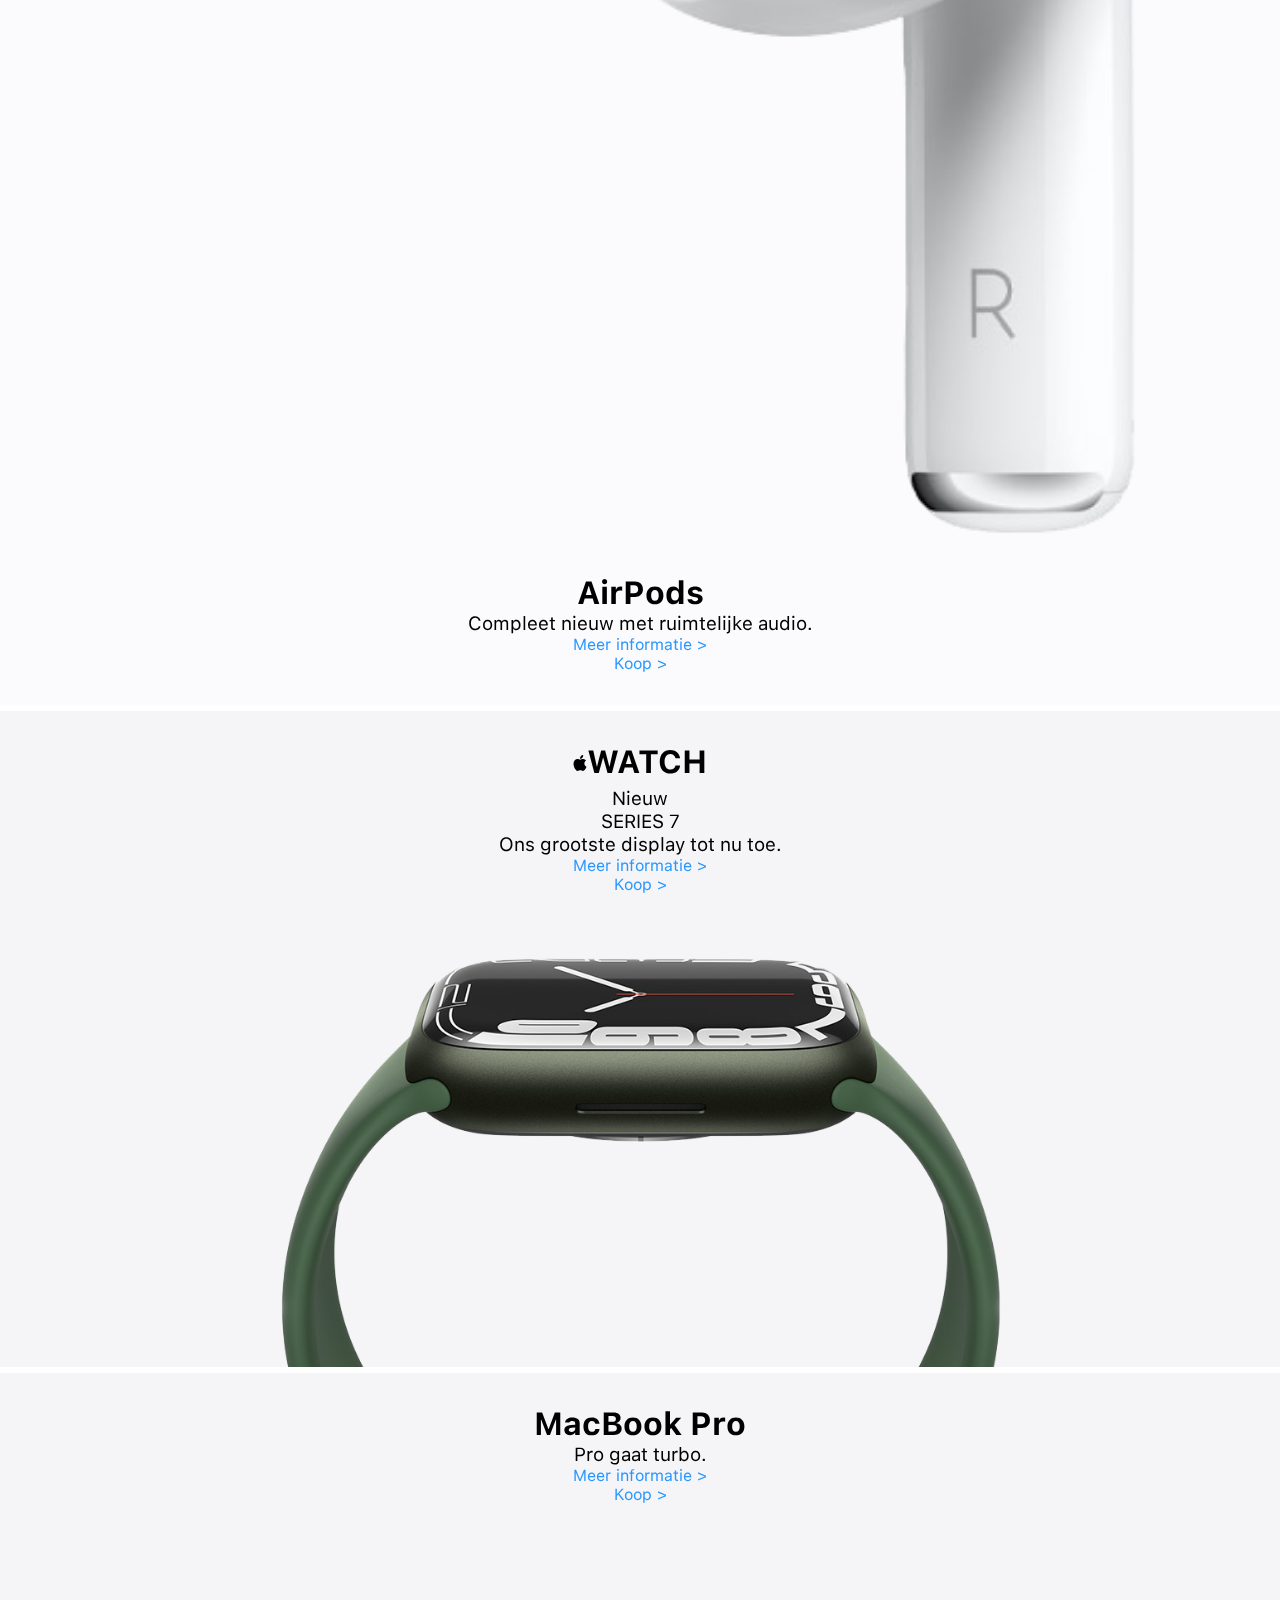
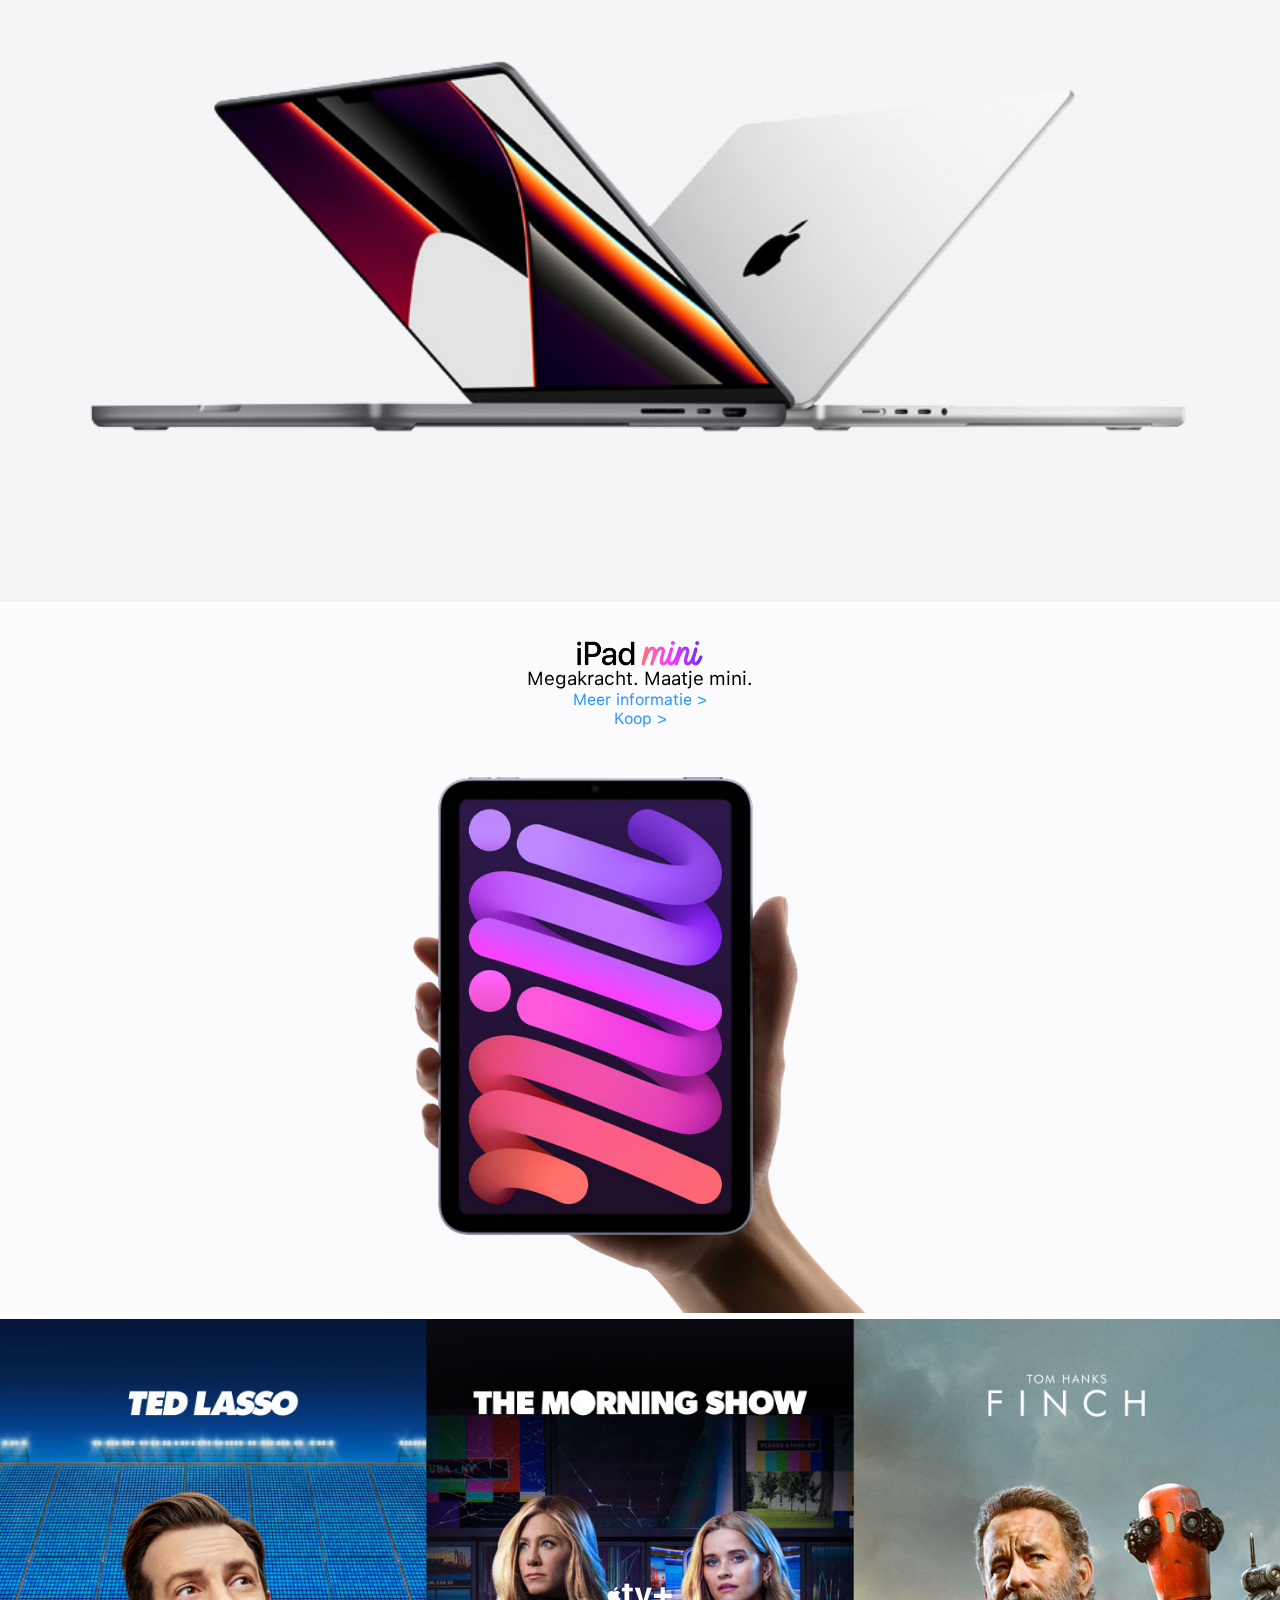
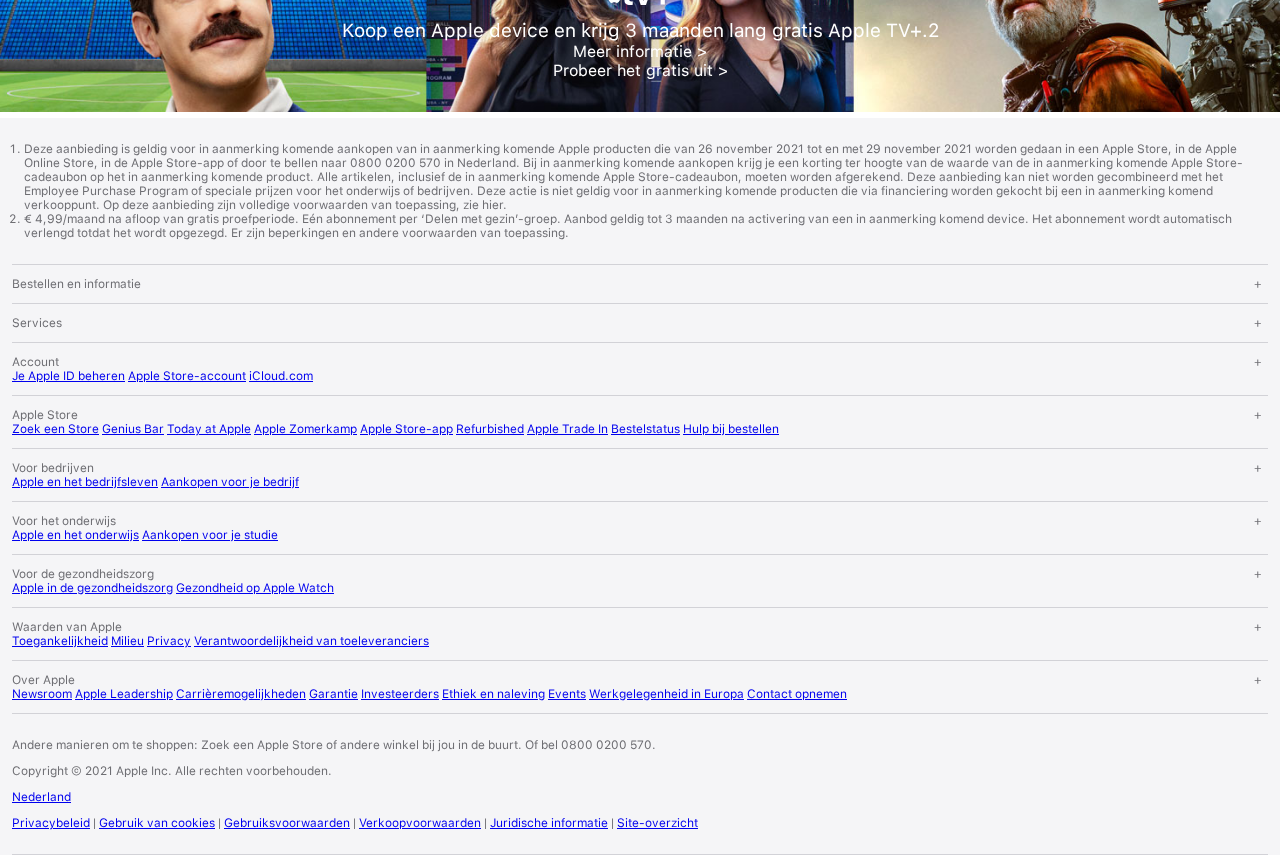
==== commit d27cf1a4: "Pagina 1 bijna af" ====
--- a/page1/index.html
+++ b/page1/index.html
@@ -5,7 +5,7 @@
     <meta http-equiv="X-UA-Compatible" content="IE=edge">
     <meta name="viewport" content="width=device-width, initial-scale=1.0">
     <title>Apple (Nederland)</title>
-    <link rel="stylesheet" href="./css/fonts.css?families=SF+Pro,v3|SF+Pro+Icons,v3">
+    <link rel="stylesheet" href="./css/fonts.css">
     <link rel="stylesheet" href="./css/core.css">
 </head>
 <body>
@@ -76,27 +76,31 @@
             <img src="assets/images/section-5-1.png" alt="AirPods">
         </section>
         <section>
-            <h2><img src="./assets/images/logo.png" alt="Apple Logo">WATCH</h2>
+            <h2><img src="./assets/images/apple-logo-dark.svg" alt="Apple Logo">WATCH</h2>
             <p>Nieuw</p>
             <p>SERIES 7</p>
             <p>Ons grootste display tot nu toe.</p>
             <a href="#">Meer informatie ></a>
             <a href="#">Koop ></a>
+            <img src="assets/images/section-6-1.png" alt="Apple Watch">
         </section>
         <section>
             <h2>MacBook Pro</h2>
             <p>Pro gaat turbo.</p>
             <a href="#">Meer informatie ></a>
             <a href="#">Koop ></a>
+            <img src="assets/images/section-7-1.png" alt="MacBook Pro">
         </section>
         <section>
             <h2>iPad mini</h2>
             <p>Megakracht. Maatje mini.</p>
             <a href="#">Meer informatie ></a>
             <a href="#">Koop ></a>
-        </section>
-        <section>
-            <h2><img src="./assets/images/logo.png" alt="Apple Logo">tv+</h2>
+            <img src="assets/images/section-8-1.png" alt="iPad mini tekst">
+            <img src="assets/images/section-8-2.png" alt="iPad mini">
+        </section>
+        <section>
+            <h2><img src="./assets/images/apple-logo.svg" alt="Apple Logo">tv+</h2>
             <p>Koop een Apple device en krijg 3 maanden lang gratis Apple TV+.<span>2</span></p>
             <a href="#">Meer informatie ></a>
             <a href="#">Probeer het gratis uit ></a>
@@ -111,35 +115,53 @@
         </section>
         <nav>
             <section>
-                <p>Bestellen en informatie</p>
-                <a href="#">Store</a>
-                <a href="#">Mac</a>
-                <a href="#">iPad</a>
-                <a href="#">iPhone</a>
-                <a href="#">Watch</a>
-                <a href="#">AirPods</a>
-                <a href="#">TV & Woning</a>
-                <a href="#">iPod touch</a>
-                <a href="#">AirTag</a>
-                <a href="#">Accessoires</a>
-                <a href="#">Cadeaubonnen</a>
-            </section>
-            <section>
-                <p>Services</p>
-                <a href="#">Apple Music</a>
-                <a href="#">Apple TV+</a>
-                <a href="#">Apple Arcade</a>
-                <a href="#">iCloud</a>
-                <a href="#">Apple One</a>
-                <a href="#">Apple Pay</a>
-                <a href="#">App Store</a>
-                <p>Account</p>
+                <section>
+                    <p>Bestellen en informatie</p>
+                    <p>+</p>
+                </section>
+                <ul>
+                    <li><a href="#">Store</a></li>
+                    <li><a href="#">Mac</a></li>
+                    <li><a href="#">iPad</a></li>
+                    <li><a href="#">iPhone</a></li>
+                    <li><a href="#">Watch</a></li>
+                    <li><a href="#">AirPods</a></li>
+                    <li><a href="#">TV & Woning</a></li>
+                    <li><a href="#">iPod touch</a></li>
+                    <li><a href="#">AirTag</a></li>
+                    <li><a href="#">Accessoires</a></li>
+                    <li><a href="#">Cadeaubonnen</a></li>
+                </ul>
+            </section>
+            <section>
+                <section>
+                    <p>Services</p>
+                    <p>+</p>
+                </section>
+                <ul>
+                    <li><a href="#">Apple Music</a></li>
+                    <li><a href="#">Apple TV+</a></li>
+                    <li><a href="#">Apple Arcade</a></li>
+                    <li><a href="#">iCloud</a></li>
+                    <li><a href="#">Apple One</a></li>
+                    <li><a href="#">Apple Pay</a></li>
+                    <li><a href="#">App Store</a></li>
+                </ul>
+            </section>
+            <section>
+                <section>
+                    <p>Account</p>
+                    <p>+</p>
+                </section>
                 <a href="#">Je Apple ID beheren</a>
                 <a href="#">Apple Store-account</a>
                 <a href="#">iCloud.com</a>
             </section>
             <section>
-                <p>Apple Store</p>
+                <section>
+                    <p>Apple Store</p>
+                    <p>+</p>
+                </section>
                 <a href="#">Zoek een Store</a>
                 <a href="#">Genius Bar</a>
                 <a href="#">Today at Apple</a>
@@ -151,23 +173,44 @@
                 <a href="#">Hulp bij bestellen</a>
             </section>
             <section>
-                <p>Voor bedrijven</p>
+                <section>
+                    <p>Voor bedrijven</p>
+                    <p>+</p>
+                </section>
                 <a href="#">Apple en het bedrijfsleven</a>
                 <a href="#">Aankopen voor je bedrijf</a>
-                <p>Voor het onderwijs</p>
+            </section>
+            <section>
+                <section>
+                    <p>Voor het onderwijs</p>
+                    <p>+</p>
+                </section>
                 <a href="#">Apple en het onderwijs</a>
                 <a href="#">Aankopen voor je studie</a>
-                <p>Voor de gezondheidszorg</p>
+            </section>
+            <section>
+                <section>
+                    <p>Voor de gezondheidszorg</p>
+                    <p>+</p>
+                </section>
                 <a href="#">Apple in de gezondheidszorg</a>
                 <a href="#">Gezondheid op Apple Watch</a>
             </section>
             <section>
-                <p>Waarden van Apple</p>
+                <section>
+                    <p>Waarden van Apple</p>
+                    <p>+</p>
+                </section>
                 <a href="#">Toegankelijkheid</a>
                 <a href="#">Milieu</a>
                 <a href="#">Privacy</a>
                 <a href="#">Verantwoordelijkheid van toeleveranciers</a>
-                <p>Over Apple</p>
+            </section>
+            <section>
+                <section>
+                    <p>Over Apple</p>
+                    <p>+</p>
+                </section>
                 <a href="#">Newsroom</a>
                 <a href="#">Apple Leadership</a>
                 <a href="#">Carrièremogelijkheden</a>
--- a/page1/css/fonts.css
+++ b/page1/css/fonts.css
@@ -0,0 +1,26 @@
+@font-face {
+	font-family:'SF Pro Text';
+	font-style:normal;
+	font-weight:100;
+	src:local('☺'), url("../assets/fonts/SF-Pro-Text-Regular.otf");
+	/* (C) 2019 Apple Inc. All rights reserved.
+ */
+}
+
+@font-face {
+	font-family:'SF Pro Text';
+	font-style:bold;
+	font-weight:400;
+	src:local('☺'), url("../assets/fonts/SF-Pro-Text-Bold.otf");
+	/* (C) 2019 Apple Inc. All rights reserved.
+ */
+}
+
+@font-face {
+	font-family:'SF Pro Text';
+	font-style:black;
+	font-weight:900;
+	src:local('☺'), url("../assets/fonts/SF-Pro-Text-Black.otf");
+	/* (C) 2019 Apple Inc. All rights reserved.
+ */
+}
--- a/page1/css/core.css
+++ b/page1/css/core.css
@@ -1,9 +1,12 @@
+@import "fonts.css";
+
 * {
     box-sizing: border-box;
 }
 
 body {
     margin: 0;
+    font-family: 'SF Pro Text';
 }
 
 header {
@@ -22,6 +25,10 @@
 
 footer {
     background: #f5f5f7;
+    color: #6e6e73;
+    padding: 0 1em;
+    font-weight: 100;
+    font-size: 12px;
 }
 
 header nav {
@@ -59,16 +66,26 @@
     font-size: 14px;
 }
 
-main > section:nth-of-type(2) {
+main > section:nth-of-type(2),
+main > section:nth-of-type(3),
+main > section:nth-of-type(4),
+main > section:nth-of-type(5),
+main > section:nth-of-type(6),
+main > section:nth-of-type(7),
+main > section:nth-of-type(8),
+main > section:nth-of-type(9),
+main > section:last-of-type {
     display: flex;
     flex-direction: column;
     justify-content: center;
     align-items: center;
-    
+
+    text-align: center;
+}
+
+main > section:nth-of-type(2) {
     background-color: #000000;
     color: white;
-
-    text-align: center;
 
     margin-bottom: 6px;
     padding: 2em 2em 0 2em;
@@ -77,7 +94,7 @@
     overflow: hidden;
 }
 
-main > section:nth-of-type(2) p,h1{
+main > section:nth-of-type(2) p, h1{
     max-width: 250px;
 }
 
@@ -92,6 +109,7 @@
 main > section:nth-of-type(2) section {
     display: flex;
     justify-content: center;
+    flex-direction: row;
     gap: 10px;
 }
 
@@ -100,16 +118,9 @@
 }
 
 main > section:nth-of-type(3) {
-    display: flex;
-    flex-direction: column;
-    justify-content: center;
-    align-items: center;
-    
     background-color: #fbfbfd;
     color: black;
 
-    text-align: center;
-
     margin: 6px 0;
     padding: 2em 2em 0 2em;
 
@@ -121,15 +132,8 @@
 }
 
 main > section:nth-of-type(4) {
-    display: flex;
-    flex-direction: column;
-    justify-content: center;
-    align-items: center;
-    
     background-color: #35283C;
     color: white;
-
-    text-align: center;
 
     margin: 6px 0;
     padding: 0 2em;
@@ -164,16 +168,9 @@
 }
 
 main > section:nth-of-type(5) {
-    display: flex;
-    flex-direction: column;
-    justify-content: center;
-    align-items: center;
-    
     background-color: #EEF0FF;
     color: black;
 
-    text-align: center;
-
     margin: 6px 0;
     padding: 2em;
 }
@@ -182,16 +179,9 @@
     width: 100%;
 }
 
-main > section:nth-of-type(6) {
-    display: flex;
-    flex-direction: column;
-    justify-content: center;
-    align-items: center;
-    
+main > section:nth-of-type(6) {    
     background-color: #FBFBFD;
     color: black;
-
-    text-align: center;
 
     margin: 6px 0;
     padding: 0 2em 2em 2em;
@@ -217,19 +207,134 @@
     order: 4;
 }
 
-main section p,h1,h2 {
+main > section:nth-of-type(7) {
+    background-color: #F5F5F7;
+    color: black;
+
+    margin: 6px 0;
+    padding: 2em 2em 0 2em;
+}
+
+main > section:nth-of-type(7) img {
+    width: 100%;
+}
+
+main > section:nth-of-type(7) h2 {
+    display: flex;
+}
+
+main > section:nth-of-type(8) {
+    background-color: #F5F5F7;
+    color: black;
+
+    margin: 6px 0;
+    padding: 2em 2em 0 2em;
+}
+
+main > section:nth-of-type(8) img {
+    width: 100%;
+}
+
+main > section:nth-of-type(9) {
+    background-color: #FBFBFD;
+    color: black;
+
+    margin: 6px 0;
+    padding: 2em 2em 0 2em;
+}
+
+main > section:nth-of-type(9) > img:first-of-type {
+    order: 1;
+    max-width: 8em;
+}
+
+main > section:nth-of-type(9) > h2 {
+    order: 2;
+    display: none;
+}
+
+main > section:nth-of-type(9) > p {
+    order: 3;
+}
+
+main > section:nth-of-type(9) > a {
+    order: 4;
+}
+
+main > section:nth-of-type(9) > img:last-of-type {
+    order: 5;
+    width: 100%;
+    max-width: 500px;
+}
+
+main > section:nth-of-type(10) {
+    background-image: url("../assets/images/section-9-1.jpg");
+    background-size: 100%;
+    color: white;
+
+    margin: 6px 0;
+    padding: 0 2em 2em 2em;
+}
+
+main > section:nth-of-type(10) h2 {
+    display: flex;
+    margin-top: 8em;
+}
+
+main > section:nth-of-type(10) a {
+    color: white;
+}
+
+main section p, h1, h2 {
     margin: 0;
 }
 
 main section a {
     color: #2997ff;
     text-decoration: none;
-}
-
-main section h1,h2 {
+    font-weight: 100;
+}
+
+main section h1, h2 {
     font-size: 32px;
+    font-weight: 400;
 }
 
 main section p {
     font-size: 19px;
-}
+    font-weight: 100;
+}
+
+footer > section {
+    padding: 1em 0;
+    border-bottom: 1px solid #d2d2d7;
+}
+
+footer > section ol {
+    padding-left: 1em;
+}
+
+footer > nav > section {
+    border-bottom: 1px solid #d2d2d7;
+    padding: 1em 0;
+}
+
+footer > nav section section {
+    display: flex;
+}
+
+footer > nav section section p {
+    margin: 0;
+}
+
+footer > nav section section p:last-of-type {
+    margin-left: auto;
+    padding-right: .5em;
+}
+
+footer > nav section ul {
+    display: none;
+    list-style: none;
+    padding: 1em 0;
+    margin: 0;
+}
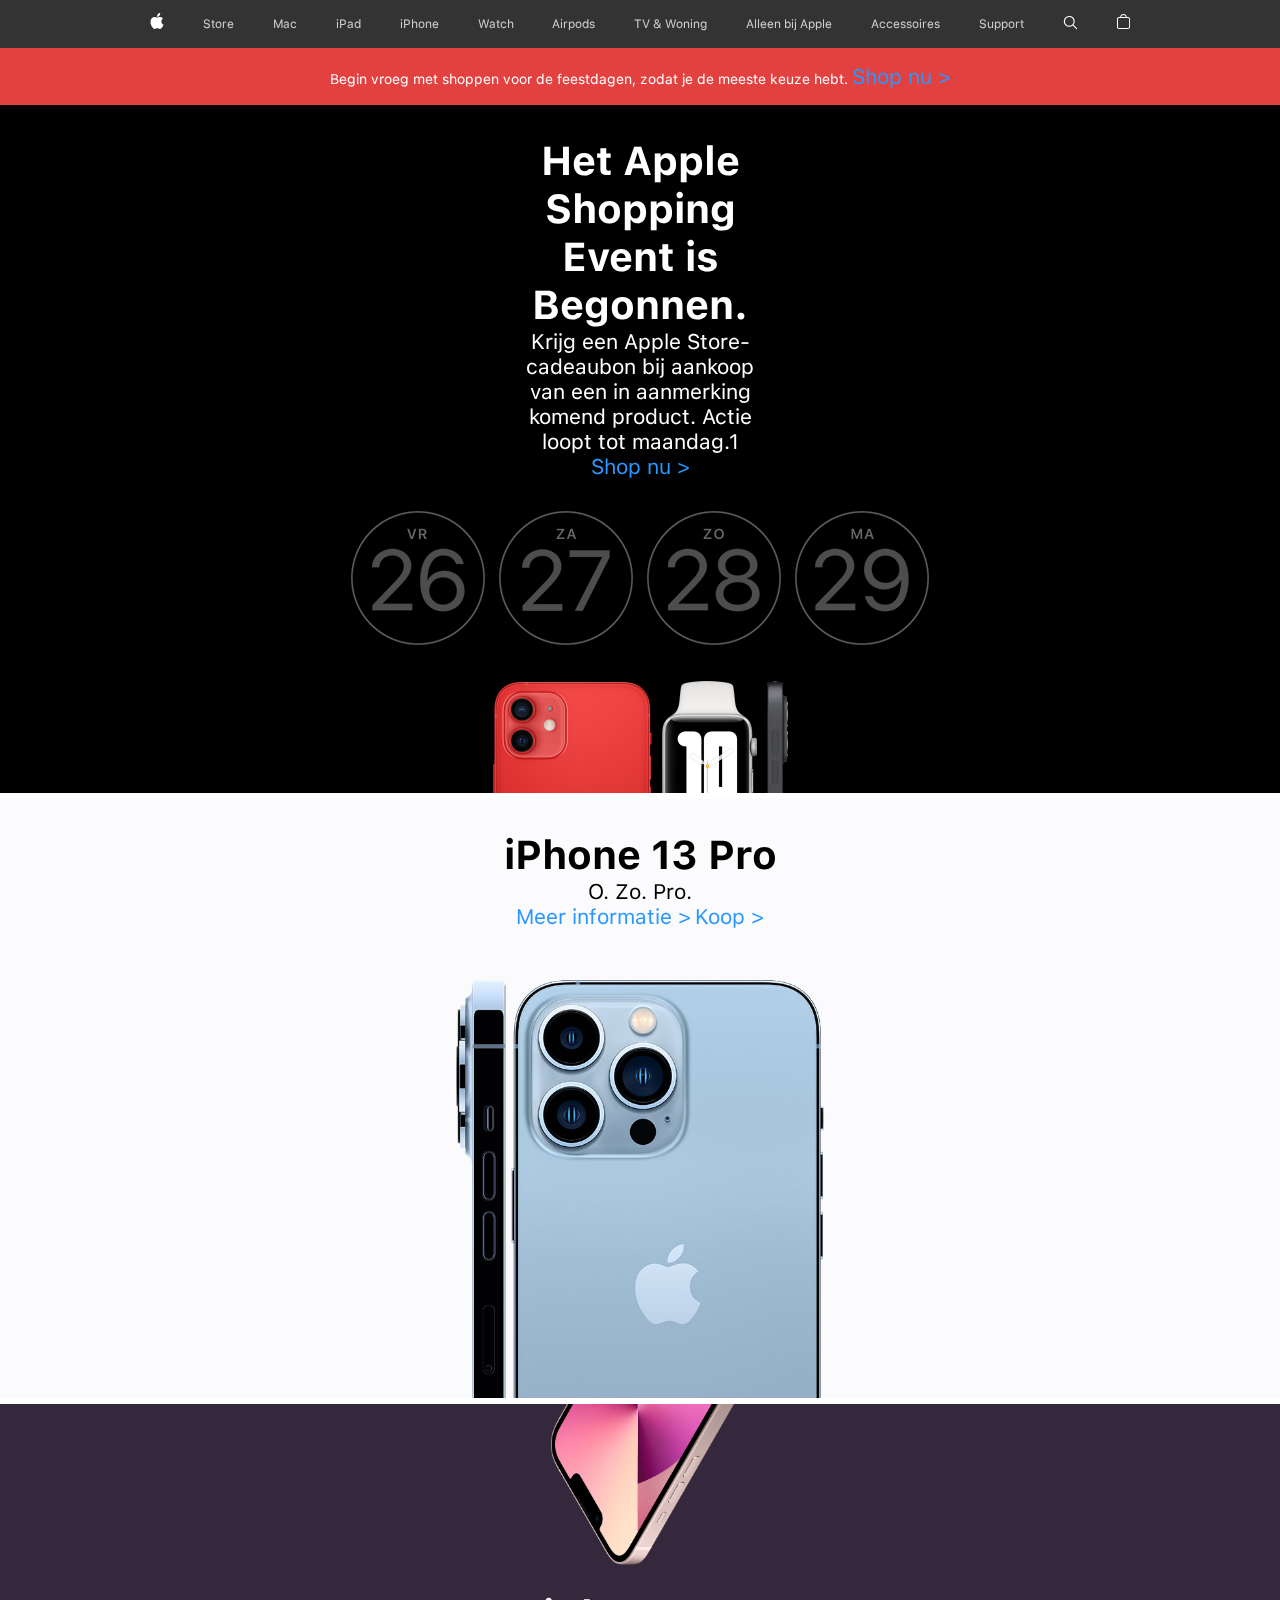
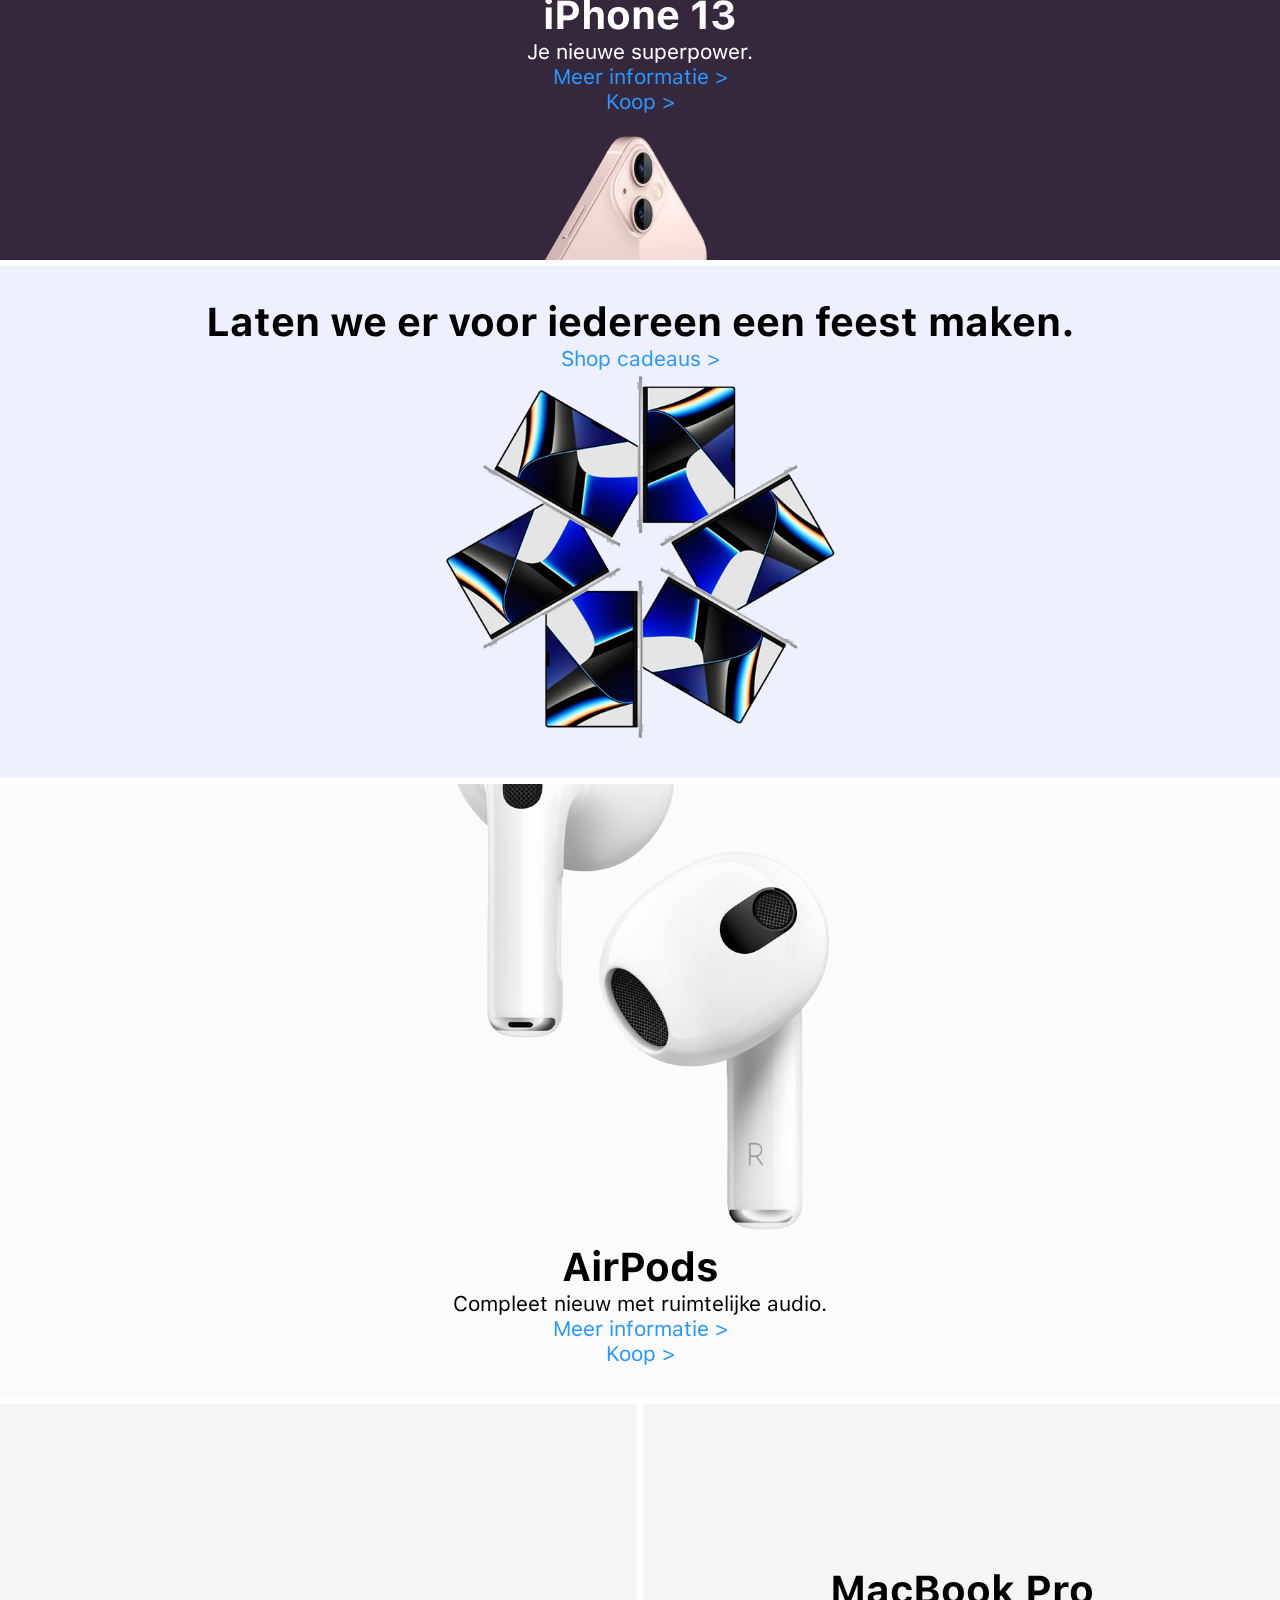
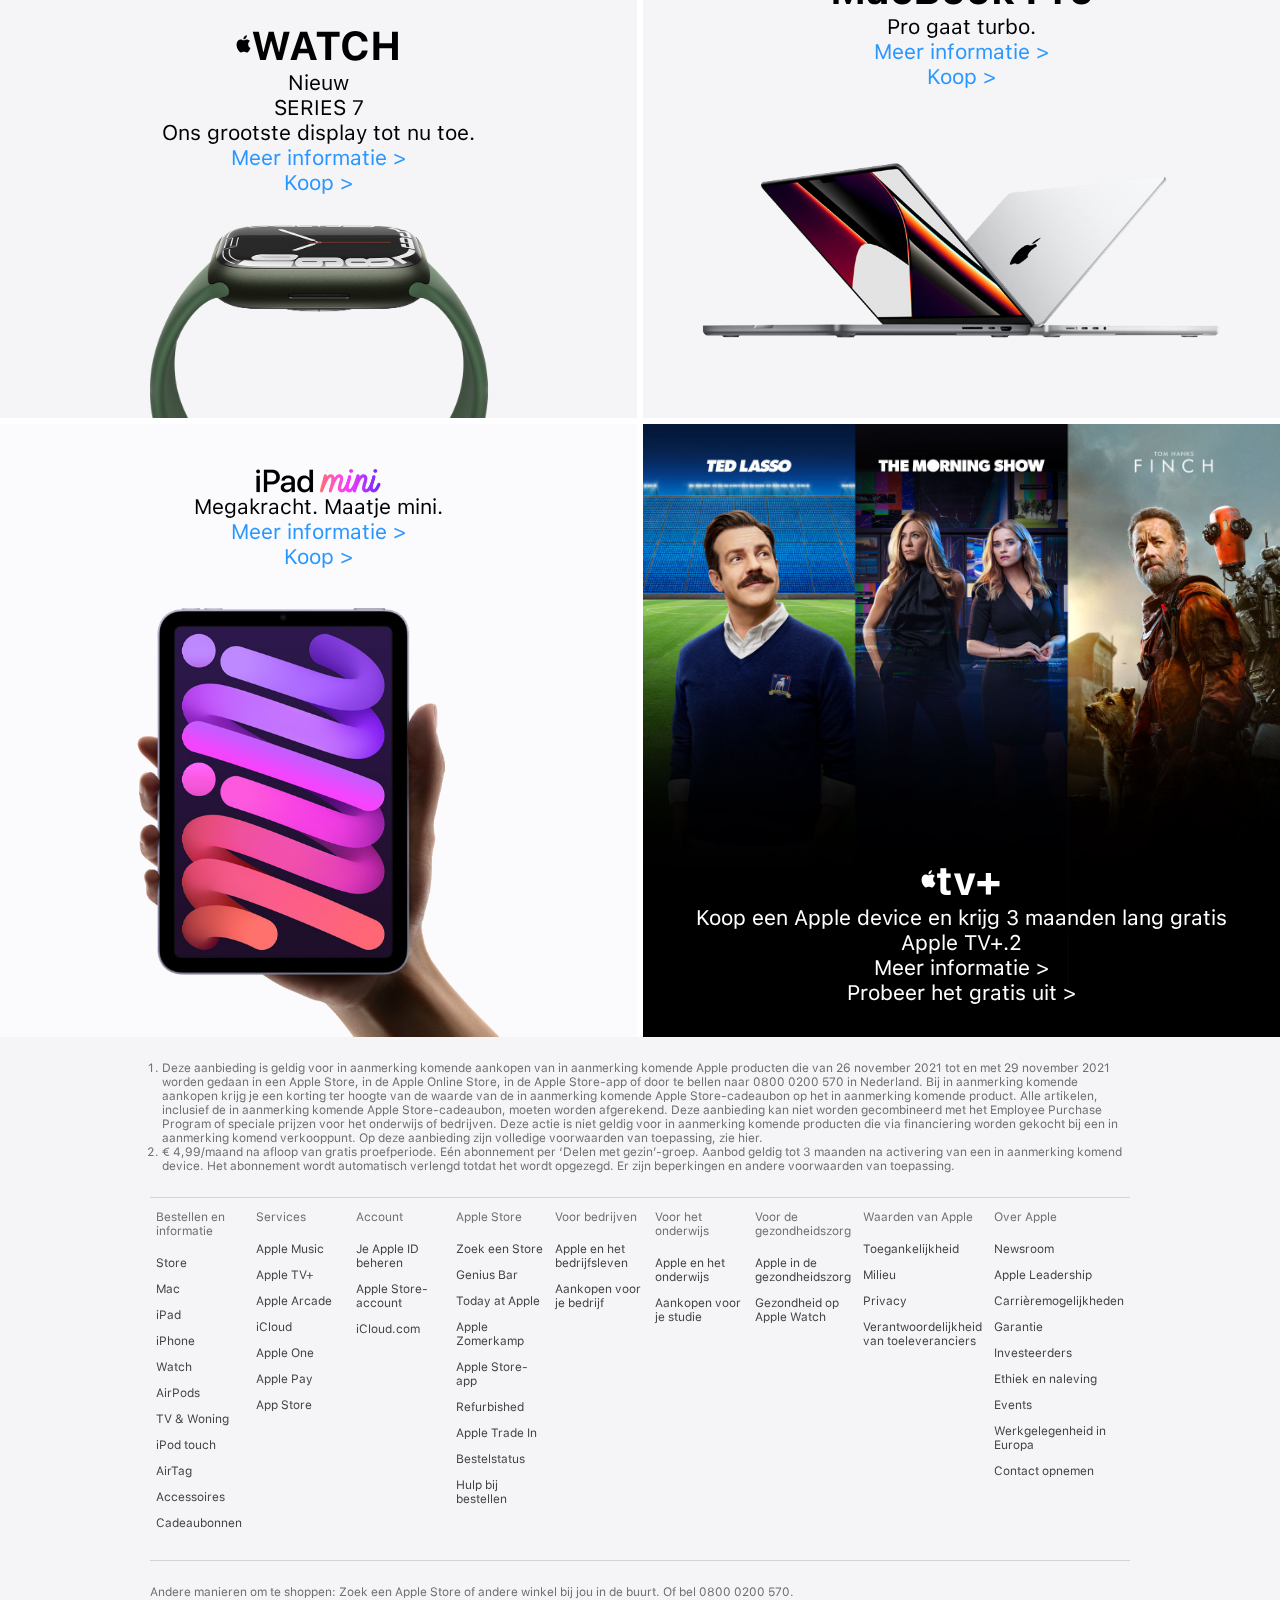
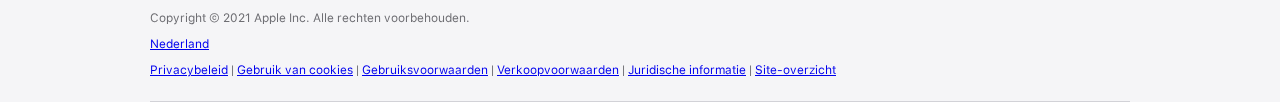
==== commit c077fb53: "Pagina 1 responsive design (~80% af)" ====
--- a/page1/index.html
+++ b/page1/index.html
@@ -7,26 +7,36 @@
     <title>Apple (Nederland)</title>
     <link rel="stylesheet" href="./css/fonts.css">
     <link rel="stylesheet" href="./css/core.css">
+    <link rel="stylesheet" href="./css/desktop.css">
 </head>
 <body>
     <header>
         <nav>
-            <ul>
-                <li><a href="#"><img src="./assets/images/menu-icon.svg" alt="Menu Icon"></a></li>
-                <li><a href="#"><img src="./assets/images/apple-logo.svg" alt="Apple logo"></a></li>
-                <!-- <li><a href="#">Store</a></li>
-                <li><a href="#">Mac</a></li>
-                <li><a href="#">iPad</a></li>
-                <li><a href="#">iPhone</a></li>
-                <li><a href="#">Watch</a></li>
-                <li><a href="#">Airpods</a></li>
-                <li><a href="#">TV & Woning</a></li>
-                <li><a href="#">Alleen bij Apple</a></li>
-                <li><a href="#">Accessoires</a></li>
-                <li><a href="#">Support</a></li>
-                <li><a href="#"><img src="./assets/images/zoeken-icon.svg" alt="Zoeken icon"></a></li> -->
-                <li><a href="#"><img src="./assets/images/winkelmand-icon.svg" alt="Winkelmand icon"></a></li>
-            </ul>
+            <section>
+                <ul>
+                    <li id="button"><img src="./assets/images/menu-icon.svg" alt="Menu Icon"></li>
+                    <li><img src="./assets/images/apple-logo.svg" alt="Apple logo"></li>
+                    <li><img src="./assets/images/winkelmand-icon.svg" alt="Winkelmand icon"></li>
+                </ul>
+            </section>
+            <section id="menu">
+                <input type="text" id="zoeken" name="zoeken" placeholder="Zoeken op Apple.com">
+                <ul>
+                    <li><img src="./assets/images/apple-logo.svg" alt="Apple logo"></li>
+                    <li><a href="#">Store</a></li>
+                    <li><a href="#">Mac</a></li>
+                    <li><a href="#">iPad</a></li>
+                    <li><a href="#">iPhone</a></li>
+                    <li><a href="#">Watch</a></li>
+                    <li><a href="#">Airpods</a></li>
+                    <li><a href="#">TV & Woning</a></li>
+                    <li><a href="#">Alleen bij Apple</a></li>
+                    <li><a href="#">Accessoires</a></li>
+                    <li><a href="#">Support</a></li>
+                    <li><img src="./assets/images/zoeken-icon.svg" alt="Zoeken icon"></li>
+                    <li><img src="./assets/images/winkelmand-icon.svg" alt="Winkelmand icon"></li>
+                </ul>
+            </section>
         </nav>
     </header>
     <main>
@@ -75,6 +85,7 @@
             <a href="#">Koop ></a>
             <img src="assets/images/section-5-1.png" alt="AirPods">
         </section>
+    <section>
         <section>
             <h2><img src="./assets/images/apple-logo-dark.svg" alt="Apple Logo">WATCH</h2>
             <p>Nieuw</p>
@@ -105,136 +116,172 @@
             <a href="#">Meer informatie ></a>
             <a href="#">Probeer het gratis uit ></a>
         </section>
+    </section>
     </main>
     <footer>
         <section>
-            <ol>
-                <li>Deze aanbieding is geldig voor in aanmerking komende aankopen van in aanmerking komende Apple producten die van 26 november 2021 tot en met 29 november 2021 worden gedaan in een Apple Store, in de Apple Online Store, in de Apple Store-app of door te bellen naar 0800 0200 570 in Nederland. Bij in aanmerking komende aankopen krijg je een korting ter hoogte van de waarde van de in aanmerking komende Apple Store-cadeaubon op het in aanmerking komende product. Alle artikelen, inclusief de in aanmerking komende Apple Store-cadeaubon, moeten worden afgerekend. Deze aanbieding kan niet worden gecombineerd met het Employee Purchase Program of speciale prijzen voor het onderwijs of bedrijven. Deze actie is niet geldig voor in aanmerking komende producten die via financiering worden gekocht bij een in aanmerking komend verkooppunt. Op deze aanbieding zijn volledige voorwaarden van toepassing, zie hier.</li>
-                <li>€ 4,99/maand na afloop van gratis proefperiode. Eén abonnement per ‘Delen met gezin’‑groep. Aanbod geldig tot 3 maanden na activering van een in aanmerking komend device. Het abonnement wordt automatisch verlengd totdat het wordt opgezegd. Er zijn beperkingen en andere voorwaarden van toepassing.</li>
-            </ol>
-        </section>
-        <nav>
-            <section>
-                <section>
-                    <p>Bestellen en informatie</p>
-                    <p>+</p>
-                </section>
-                <ul>
-                    <li><a href="#">Store</a></li>
-                    <li><a href="#">Mac</a></li>
-                    <li><a href="#">iPad</a></li>
-                    <li><a href="#">iPhone</a></li>
-                    <li><a href="#">Watch</a></li>
-                    <li><a href="#">AirPods</a></li>
-                    <li><a href="#">TV & Woning</a></li>
-                    <li><a href="#">iPod touch</a></li>
-                    <li><a href="#">AirTag</a></li>
-                    <li><a href="#">Accessoires</a></li>
-                    <li><a href="#">Cadeaubonnen</a></li>
-                </ul>
-            </section>
-            <section>
-                <section>
-                    <p>Services</p>
-                    <p>+</p>
-                </section>
-                <ul>
-                    <li><a href="#">Apple Music</a></li>
-                    <li><a href="#">Apple TV+</a></li>
-                    <li><a href="#">Apple Arcade</a></li>
-                    <li><a href="#">iCloud</a></li>
-                    <li><a href="#">Apple One</a></li>
-                    <li><a href="#">Apple Pay</a></li>
-                    <li><a href="#">App Store</a></li>
-                </ul>
-            </section>
-            <section>
-                <section>
-                    <p>Account</p>
-                    <p>+</p>
-                </section>
-                <a href="#">Je Apple ID beheren</a>
-                <a href="#">Apple Store-account</a>
-                <a href="#">iCloud.com</a>
-            </section>
-            <section>
-                <section>
-                    <p>Apple Store</p>
-                    <p>+</p>
-                </section>
-                <a href="#">Zoek een Store</a>
-                <a href="#">Genius Bar</a>
-                <a href="#">Today at Apple</a>
-                <a href="#">Apple Zomerkamp</a>
-                <a href="#">Apple Store-app</a>
-                <a href="#">Refurbished</a>
-                <a href="#">Apple Trade In</a>
-                <a href="#">Bestelstatus</a>
-                <a href="#">Hulp bij bestellen</a>
-            </section>
-            <section>
-                <section>
-                    <p>Voor bedrijven</p>
-                    <p>+</p>
-                </section>
-                <a href="#">Apple en het bedrijfsleven</a>
-                <a href="#">Aankopen voor je bedrijf</a>
-            </section>
-            <section>
-                <section>
-                    <p>Voor het onderwijs</p>
-                    <p>+</p>
-                </section>
-                <a href="#">Apple en het onderwijs</a>
-                <a href="#">Aankopen voor je studie</a>
-            </section>
-            <section>
-                <section>
-                    <p>Voor de gezondheidszorg</p>
-                    <p>+</p>
-                </section>
-                <a href="#">Apple in de gezondheidszorg</a>
-                <a href="#">Gezondheid op Apple Watch</a>
-            </section>
-            <section>
-                <section>
-                    <p>Waarden van Apple</p>
-                    <p>+</p>
-                </section>
-                <a href="#">Toegankelijkheid</a>
-                <a href="#">Milieu</a>
-                <a href="#">Privacy</a>
-                <a href="#">Verantwoordelijkheid van toeleveranciers</a>
-            </section>
-            <section>
-                <section>
-                    <p>Over Apple</p>
-                    <p>+</p>
-                </section>
-                <a href="#">Newsroom</a>
-                <a href="#">Apple Leadership</a>
-                <a href="#">Carrièremogelijkheden</a>
-                <a href="#">Garantie</a>
-                <a href="#">Investeerders</a>
-                <a href="#">Ethiek en naleving</a>
-                <a href="#">Events</a>
-                <a href="#">Werkgelegenheid in Europa</a>
-                <a href="#">Contact opnemen</a>
-            </section>
-        </nav>
-        <section>
-            <p>Andere manieren om te shoppen: Zoek een Apple Store of andere winkel bij jou in de buurt. Of bel 0800 0200 570.</p>
-            <p>Copyright © 2021 Apple Inc. Alle rechten voorbehouden.</p>
-            <a href="#">Nederland</a>
-            <p>
-                <a href="#">Privacybeleid</a> | 
-                <a href="#">Gebruik van cookies</a> | 
-                <a href="#">Gebruiksvoorwaarden</a> | 
-                <a href="#">Verkoopvoorwaarden</a> | 
-                <a href="#">Juridische informatie</a> | 
-                <a href="#">Site-overzicht</a>
-            </p>
+            <section>
+                <ol>
+                    <li>Deze aanbieding is geldig voor in aanmerking komende aankopen van in aanmerking komende Apple producten die van 26 november 2021 tot en met 29 november 2021 worden gedaan in een Apple Store, in de Apple Online Store, in de Apple Store-app of door te bellen naar 0800 0200 570 in Nederland. Bij in aanmerking komende aankopen krijg je een korting ter hoogte van de waarde van de in aanmerking komende Apple Store-cadeaubon op het in aanmerking komende product. Alle artikelen, inclusief de in aanmerking komende Apple Store-cadeaubon, moeten worden afgerekend. Deze aanbieding kan niet worden gecombineerd met het Employee Purchase Program of speciale prijzen voor het onderwijs of bedrijven. Deze actie is niet geldig voor in aanmerking komende producten die via financiering worden gekocht bij een in aanmerking komend verkooppunt. Op deze aanbieding zijn volledige voorwaarden van toepassing, zie hier.</li>
+                    <li>€ 4,99/maand na afloop van gratis proefperiode. Eén abonnement per ‘Delen met gezin’‑groep. Aanbod geldig tot 3 maanden na activering van een in aanmerking komend device. Het abonnement wordt automatisch verlengd totdat het wordt opgezegd. Er zijn beperkingen en andere voorwaarden van toepassing.</li>
+                </ol>
+            </section>
+            <nav>
+                <section>
+                    <details>
+                        <summary>
+                            <p>Bestellen en informatie</p>
+                            <p>+</p>
+                        </summary>
+                        <ul>
+                            <li><a href="#">Store</a></li>
+                            <li><a href="#">Mac</a></li>
+                            <li><a href="#">iPad</a></li>
+                            <li><a href="#">iPhone</a></li>
+                            <li><a href="#">Watch</a></li>
+                            <li><a href="#">AirPods</a></li>
+                            <li><a href="#">TV & Woning</a></li>
+                            <li><a href="#">iPod touch</a></li>
+                            <li><a href="#">AirTag</a></li>
+                            <li><a href="#">Accessoires</a></li>
+                            <li><a href="#">Cadeaubonnen</a></li>
+                        </ul>
+                    </details>
+                </section>
+                <section>
+                    <details>
+                        <summary>
+                            <p>Services</p>
+                            <p>+</p>
+                        </summary>
+                        <ul>
+                            <li><a href="#">Apple Music</a></li>
+                            <li><a href="#">Apple TV+</a></li>
+                            <li><a href="#">Apple Arcade</a></li>
+                            <li><a href="#">iCloud</a></li>
+                            <li><a href="#">Apple One</a></li>
+                            <li><a href="#">Apple Pay</a></li>
+                            <li><a href="#">App Store</a></li>
+                        </ul>
+                    </details>
+                </section>
+                <section>
+                    <details>
+                        <summary>
+                            <p>Account</p>
+                            <p>+</p>
+                        </summary>
+                        <ul>
+                            <li><a href="#">Je Apple ID beheren</a></li>
+                            <li><a href="#">Apple Store-account</a></li>
+                            <li><a href="#">iCloud.com</a></li>
+                        </ul>
+                    </details>
+                </section>
+                <section>
+                    <details>
+                        <summary>
+                            <p>Apple Store</p>
+                            <p>+</p>
+                        </summary>
+                        <ul>
+                            <li><a href="#">Zoek een Store</a></li>
+                            <li><a href="#">Genius Bar</a></li>
+                            <li><a href="#">Today at Apple</a></li>
+                            <li><a href="#">Apple Zomerkamp</a></li>
+                            <li><a href="#">Apple Store-app</a></li>
+                            <li><a href="#">Refurbished</a></li>
+                            <li><a href="#">Apple Trade In</a></li>
+                            <li><a href="#">Bestelstatus</a></li>
+                            <li><a href="#">Hulp bij bestellen</a></li>
+                        </ul>
+                    </details>
+                </section>
+                <section>
+                    <details>
+                        <summary>
+                            <p>Voor bedrijven</p>
+                            <p>+</p>
+                        </summary>
+                        <ul>
+                            <li><a href="#">Apple en het bedrijfsleven</a></li>
+                            <li><a href="#">Aankopen voor je bedrijf</a></li>
+                        </ul>
+                    </details>
+                </section>
+                <section>
+                    <details>
+                        <summary>
+                            <p>Voor het onderwijs</p>
+                            <p>+</p>
+                        </summary>
+                        <ul>
+                            <li><a href="#">Apple en het onderwijs</a></li>
+                            <li><a href="#">Aankopen voor je studie</a></li>
+                        </ul>
+                    </details>
+                </section>
+                <section>
+                    <details>
+                        <summary>
+                            <p>Voor de gezondheidszorg</p>
+                            <p>+</p>
+                        </summary>
+                        <ul>
+                            <li><a href="#">Apple in de gezondheidszorg</a></li>
+                            <li><a href="#">Gezondheid op Apple Watch</a></li>
+                        </ul>
+                    </details>
+                </section>
+                <section>
+                    <details>
+                        <summary>
+                            <p>Waarden van Apple</p>
+                            <p>+</p>
+                        </summary>
+                        <ul>
+                            <li><a href="#">Toegankelijkheid</a></li>
+                            <li><a href="#">Milieu</a></li>
+                            <li><a href="#">Privacy</a></li>
+                            <li><a href="#">Verantwoordelijkheid van toeleveranciers</a></li>
+                        </ul>
+                    </details>
+                </section>
+                <section>
+                    <details>
+                        <summary>
+                            <p>Over Apple</p>
+                            <p>+</p>
+                        </summary>
+                        <ul>
+                            <li><a href="#">Newsroom</a></li>
+                            <li><a href="#">Apple Leadership</a></li>
+                            <li><a href="#">Carrièremogelijkheden</a></li>
+                            <li><a href="#">Garantie</a></li>
+                            <li><a href="#">Investeerders</a></li>
+                            <li><a href="#">Ethiek en naleving</a></li>
+                            <li><a href="#">Events</a></li>
+                            <li><a href="#">Werkgelegenheid in Europa</a></li>
+                            <li> <a href="#">Contact opnemen</a></li>
+                        </ul>
+                    </details>
+                </section>
+            </nav>
+            <section>
+                <p>Andere manieren om te shoppen: Zoek een Apple Store of andere winkel bij jou in de buurt. Of bel 0800 0200 570.</p>
+                <p>Copyright © 2021 Apple Inc. Alle rechten voorbehouden.</p>
+                <a href="#">Nederland</a>
+                <p>
+                    <a href="#">Privacybeleid</a> | 
+                    <a href="#">Gebruik van cookies</a> | 
+                    <a href="#">Gebruiksvoorwaarden</a> | 
+                    <a href="#">Verkoopvoorwaarden</a> | 
+                    <a href="#">Juridische informatie</a> | 
+                    <a href="#">Site-overzicht</a>
+                </p>
+            </section>
         </section>
     </footer>
+    <script src="js/core.js"></script>
 </body>
 </html>--- a/page1/css/fonts.css
+++ b/page1/css/fonts.css
@@ -3,8 +3,7 @@
 	font-style:normal;
 	font-weight:100;
 	src:local('☺'), url("../assets/fonts/SF-Pro-Text-Regular.otf");
-	/* (C) 2019 Apple Inc. All rights reserved.
- */
+	/* (C) 2019 Apple Inc. All rights reserved. */
 }
 
 @font-face {
@@ -12,8 +11,7 @@
 	font-style:bold;
 	font-weight:400;
 	src:local('☺'), url("../assets/fonts/SF-Pro-Text-Bold.otf");
-	/* (C) 2019 Apple Inc. All rights reserved.
- */
+	/* (C) 2019 Apple Inc. All rights reserved. */
 }
 
 @font-face {
@@ -21,6 +19,5 @@
 	font-style:black;
 	font-weight:900;
 	src:local('☺'), url("../assets/fonts/SF-Pro-Text-Black.otf");
-	/* (C) 2019 Apple Inc. All rights reserved.
- */
+	/* (C) 2019 Apple Inc. All rights reserved. */
 }
--- a/page1/css/core.css
+++ b/page1/css/core.css
@@ -2,6 +2,10 @@
 
 * {
     box-sizing: border-box;
+}
+
+html, body {
+    min-height: 100%;
 }
 
 body {
@@ -13,14 +17,7 @@
     position: sticky;
     top: 0;
 
-    background: rgba(0,0,0,0.8);
-    backdrop-filter: saturate(180%) blur(20px);
-
-    z-index: 1;
-}
-
-main {
-
+    z-index: 2;
 }
 
 footer {
@@ -32,25 +29,71 @@
 }
 
 header nav {
-    margin: auto;
-    padding: 0 22px;
-
-    max-width: 980px;
-}
-
-header nav ul {
+    position: relative;
+}
+
+header nav section:first-of-type {
+    background: rgba(0,0,0,0.8);
+    backdrop-filter: saturate(180%) blur(20px);
+
+    height: 3em;
+    width: 100%;
+}
+
+header nav section:first-of-type ul {
     display: flex;
     gap: 10px;
     justify-content: space-between;
     align-items: center;
-    
-    margin: 0;
-    padding: 0;
 
     list-style-type: none;
     color: #ffffff;
 
-    height: 44px;
+    margin: 0;
+    padding: 0 2em;
+}
+
+header nav section:last-of-type {
+    margin: -3em 0 0 0;
+    padding: 3em 0 1em 0;
+    background-color: black;
+    display: none;
+}
+
+header nav .menuOpen {
+    display: block !important;
+}
+
+header nav section:last-of-type input {
+    height: 3em;
+    width: calc(100% - 2em);
+    background-color: #1D1D1F;
+    border-radius: .5em;
+    border: none;
+    margin: 0 1em .5em 1em;
+    padding: 0 1em;
+}
+
+header nav section:last-of-type ul {
+    list-style: none;
+    margin: .5em 0 0 0;
+    padding: .5em 2.5em 0 2.5em;
+    border-top: 1px solid #424245;
+}
+
+header nav section:last-of-type ul li {
+    padding: 1em 0;
+}
+
+header nav section:last-of-type ul li:not(:last-of-type) {
+    border-bottom: 1px solid #424245;
+}
+
+header nav section:last-of-type ul li a {
+    color: #F5F5F7;
+    opacity: .8;
+    text-decoration: none;
+    font-weight: 100;
 }
 
 main > section:first-of-type {
@@ -66,15 +109,7 @@
     font-size: 14px;
 }
 
-main > section:nth-of-type(2),
-main > section:nth-of-type(3),
-main > section:nth-of-type(4),
-main > section:nth-of-type(5),
-main > section:nth-of-type(6),
-main > section:nth-of-type(7),
-main > section:nth-of-type(8),
-main > section:nth-of-type(9),
-main > section:last-of-type {
+main > section:not(:first-of-type) {
     display: flex;
     flex-direction: column;
     justify-content: center;
@@ -207,7 +242,17 @@
     order: 4;
 }
 
-main > section:nth-of-type(7) {
+main > section:last-of-type > section {
+    display: flex;
+    flex-direction: column;
+    justify-content: center;
+    align-items: center;
+
+    text-align: center;
+    width: 100%;
+}
+
+main > section:last-of-type > section:first-of-type {
     background-color: #F5F5F7;
     color: black;
 
@@ -215,15 +260,15 @@
     padding: 2em 2em 0 2em;
 }
 
-main > section:nth-of-type(7) img {
-    width: 100%;
-}
-
-main > section:nth-of-type(7) h2 {
-    display: flex;
-}
-
-main > section:nth-of-type(8) {
+main > section:last-of-type > section:first-of-type img {
+    width: 100%;
+}
+
+main > section:last-of-type > section:first-of-type h2 {
+    display: flex;
+}
+
+main > section:last-of-type > section:nth-of-type(2) {
     background-color: #F5F5F7;
     color: black;
 
@@ -231,11 +276,11 @@
     padding: 2em 2em 0 2em;
 }
 
-main > section:nth-of-type(8) img {
-    width: 100%;
-}
-
-main > section:nth-of-type(9) {
+main > section:last-of-type > section:nth-of-type(2) img {
+    width: 100%;
+}
+
+main > section:last-of-type > section:nth-of-type(3) {
     background-color: #FBFBFD;
     color: black;
 
@@ -243,31 +288,31 @@
     padding: 2em 2em 0 2em;
 }
 
-main > section:nth-of-type(9) > img:first-of-type {
+main > section:last-of-type > section:nth-of-type(3) > img:first-of-type {
     order: 1;
     max-width: 8em;
 }
 
-main > section:nth-of-type(9) > h2 {
+main > section:last-of-type > section:nth-of-type(3) > h2 {
     order: 2;
     display: none;
 }
 
-main > section:nth-of-type(9) > p {
+main > section:last-of-type > section:nth-of-type(3) > p {
     order: 3;
 }
 
-main > section:nth-of-type(9) > a {
+main > section:last-of-type > section:nth-of-type(3) > a {
     order: 4;
 }
 
-main > section:nth-of-type(9) > img:last-of-type {
+main > section:last-of-type > section:nth-of-type(3) > img:last-of-type {
     order: 5;
     width: 100%;
     max-width: 500px;
 }
 
-main > section:nth-of-type(10) {
+main > section:last-of-type > section:last-of-type {
     background-image: url("../assets/images/section-9-1.jpg");
     background-size: 100%;
     color: white;
@@ -276,12 +321,12 @@
     padding: 0 2em 2em 2em;
 }
 
-main > section:nth-of-type(10) h2 {
+main > section:last-of-type > section:last-of-type h2 {
     display: flex;
     margin-top: 8em;
 }
 
-main > section:nth-of-type(10) a {
+main > section:last-of-type > section:last-of-type a {
     color: white;
 }
 
@@ -293,6 +338,7 @@
     color: #2997ff;
     text-decoration: none;
     font-weight: 100;
+    font-size: 19px;
 }
 
 main section h1, h2 {
@@ -305,36 +351,63 @@
     font-weight: 100;
 }
 
-footer > section {
+footer > section > nav section {
     padding: 1em 0;
     border-bottom: 1px solid #d2d2d7;
 }
 
-footer > section ol {
+footer > section > section ol {
     padding-left: 1em;
 }
 
-footer > nav > section {
+footer > section > section {
     border-bottom: 1px solid #d2d2d7;
     padding: 1em 0;
 }
 
-footer > nav section section {
-    display: flex;
-}
-
-footer > nav section section p {
+footer > section > nav section details {
+    transition: 1s;
+}
+
+footer > section > nav section details summary {
+    display: flex;
+}
+
+footer > section > nav section details summary p {
     margin: 0;
 }
 
-footer > nav section section p:last-of-type {
+footer > section > nav section details summary p:last-of-type {
     margin-left: auto;
     padding-right: .5em;
 }
 
-footer > nav section ul {
-    display: none;
+footer > section > nav section details summary{
+    list-style: none;
+}
+
+footer > section > nav section details ul {
     list-style: none;
     padding: 1em 0;
     margin: 0;
 }
+
+footer > section > nav section details ul li {
+    padding: 6px 14px;
+}
+
+footer > section > nav section details ul li a {
+    color: #424245;
+    text-decoration: none;
+}
+
+/* https://stackoverflow.com/questions/38213329/how-to-add-css3-transition-with-html5-details-summary-tag-reveal */
+footer > section > nav section details[open] summary ~ * {
+    animation: sweep .5s ease-in-out;
+}
+
+@keyframes sweep {
+    0%    {opacity: 0; margin-top: -20px}
+    100%  {opacity: 1; margin-top: 0px}
+  }
+/* ************************************************************************************************************* */--- a/page1/css/desktop.css
+++ b/page1/css/desktop.css
@@ -0,0 +1,118 @@
+@media screen and (min-width: 50em) {
+    header nav section:first-of-type {
+        display: none;
+    }
+
+    header nav section:last-of-type {
+        display: block;
+
+        background: rgba(0,0,0,0.8);
+        backdrop-filter: saturate(180%) blur(20px);
+
+        height: 3em;
+        width: 100%;
+
+        margin: 0;
+        padding: 0;
+    }
+
+    header nav section:last-of-type input {
+        display: none;
+    }
+
+    header nav section:last-of-type ul {
+        display: flex;
+        flex-direction: row;
+        justify-content: space-between;
+        align-items: center;
+        gap: 1em;
+
+        margin: 0;
+        padding: 0;
+
+        height: 100%;
+
+        border: 0;
+
+        max-width: 980px;
+        margin: 0 auto;
+    }
+
+    header nav section:last-of-type ul li {
+        border-bottom: 0 !important;
+        font-size: 12px;
+    }
+
+    main > section:last-of-type {
+        display: grid;
+        grid-template-columns: 1fr 1fr;
+        grid-auto-rows: 1fr;
+        grid-gap: 6px;
+    }
+
+    main > section:last-of-type > section {
+        height: 100%;
+    }
+
+    main > section:last-of-type > section {
+        justify-content: flex-end;
+        padding: 2em 2em 0 2em !important;
+    }
+
+    
+    main > section > img {
+        max-width: 25em;
+    }
+
+    main > section:last-of-type > section:nth-of-type(3) img:last-of-type {
+        max-width: 25em !important;
+    }
+
+    main > section:last-of-type > section:last-of-type {
+        padding: 2em 2em 2em 2em !important;
+    }
+
+    main > section:last-of-type > section:last-of-type h2 {
+        margin: 0;
+    }
+
+    main section a {
+        font-size: 21px;
+    }
+
+    main section h1, h2 {
+        font-size: 40px;
+        font-weight: 400;
+    }
+    
+    main section p {
+        font-size: 21px;
+        font-weight: 100;
+    }
+
+    footer > section {
+        max-width: 980px;
+        margin: 0 auto;
+    }
+
+    footer > section > nav {
+        display: grid;
+        grid-template-columns: 1fr 1fr 1fr 1fr 1fr 1fr 1fr 1fr 1fr;
+    }
+
+    footer > section > nav section {
+        padding: 1em .5em;
+    }
+
+    footer > section > nav section details[open] summary {
+        pointer-events: none;
+    }
+
+    footer > section > nav section details summary p:last-of-type {
+        display: none;
+    }
+
+    footer > section > nav section details ul li {
+        padding: 6px 0;
+    }
+}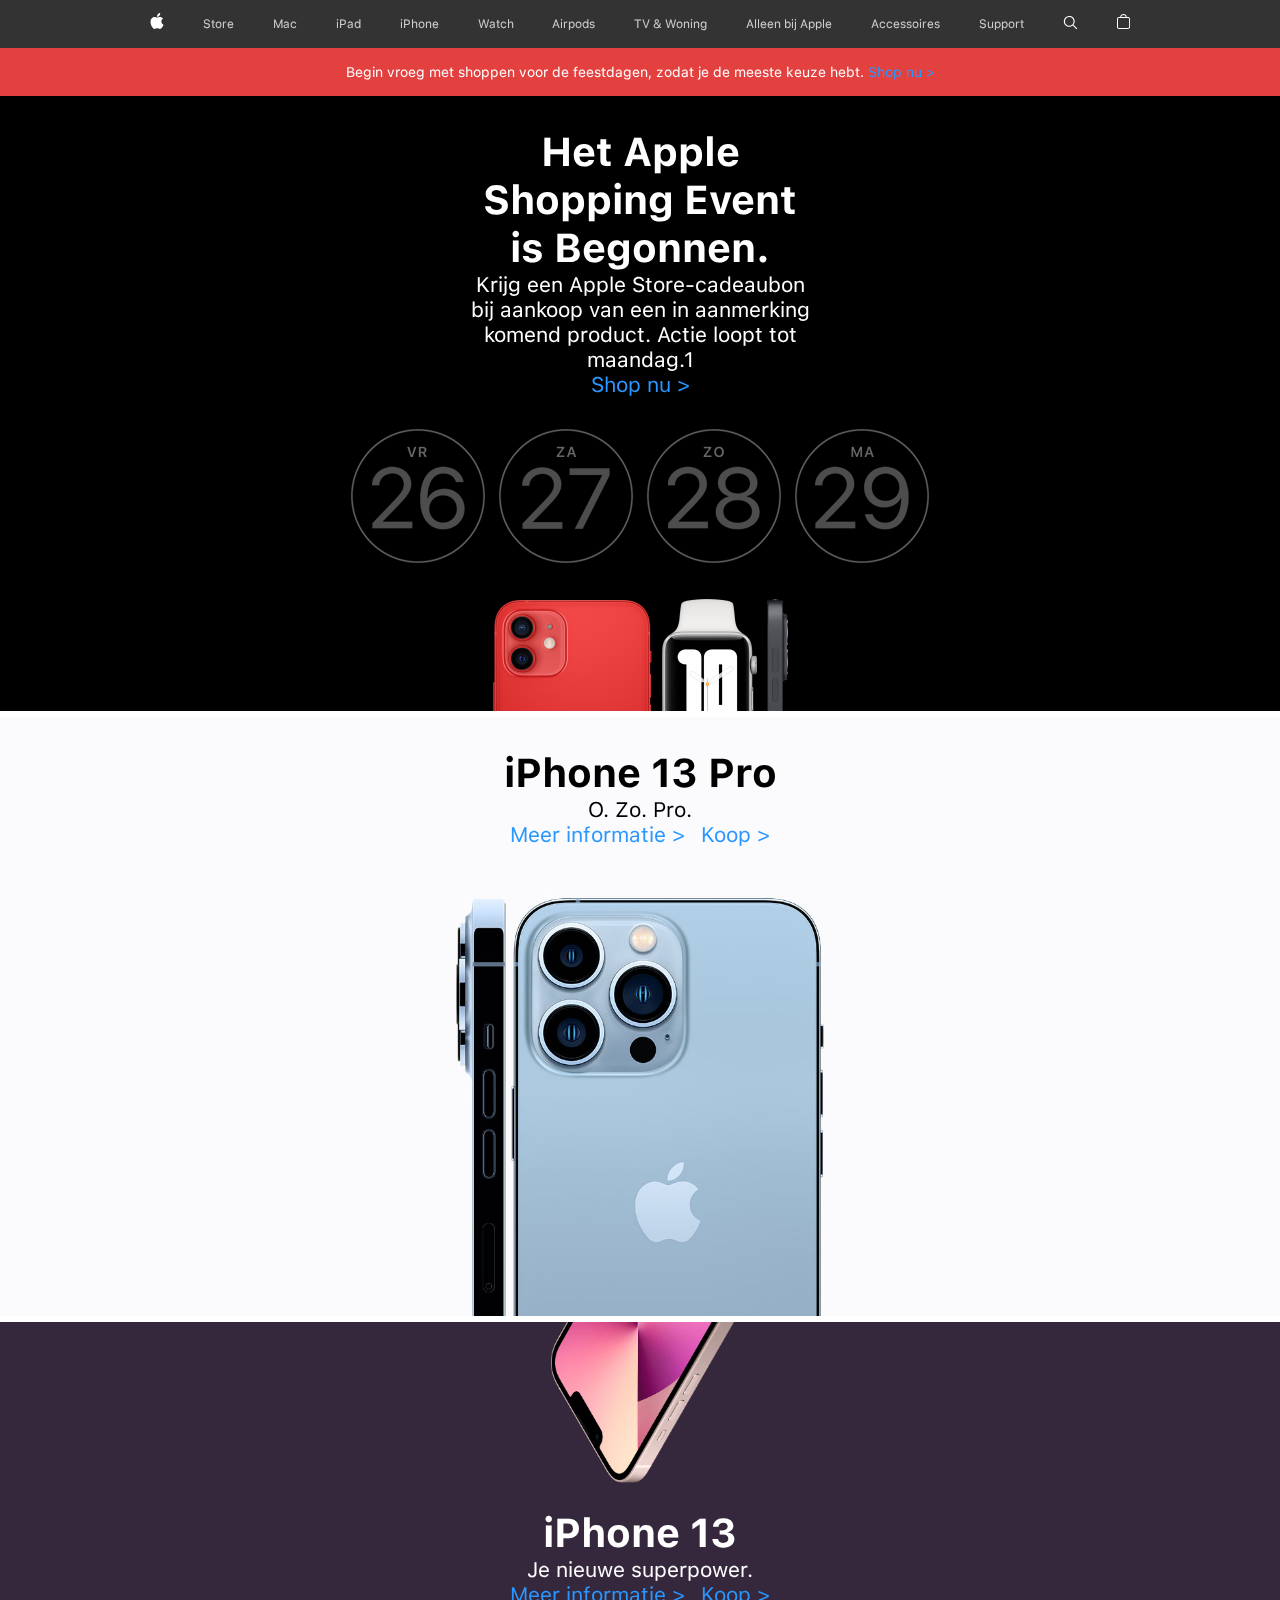
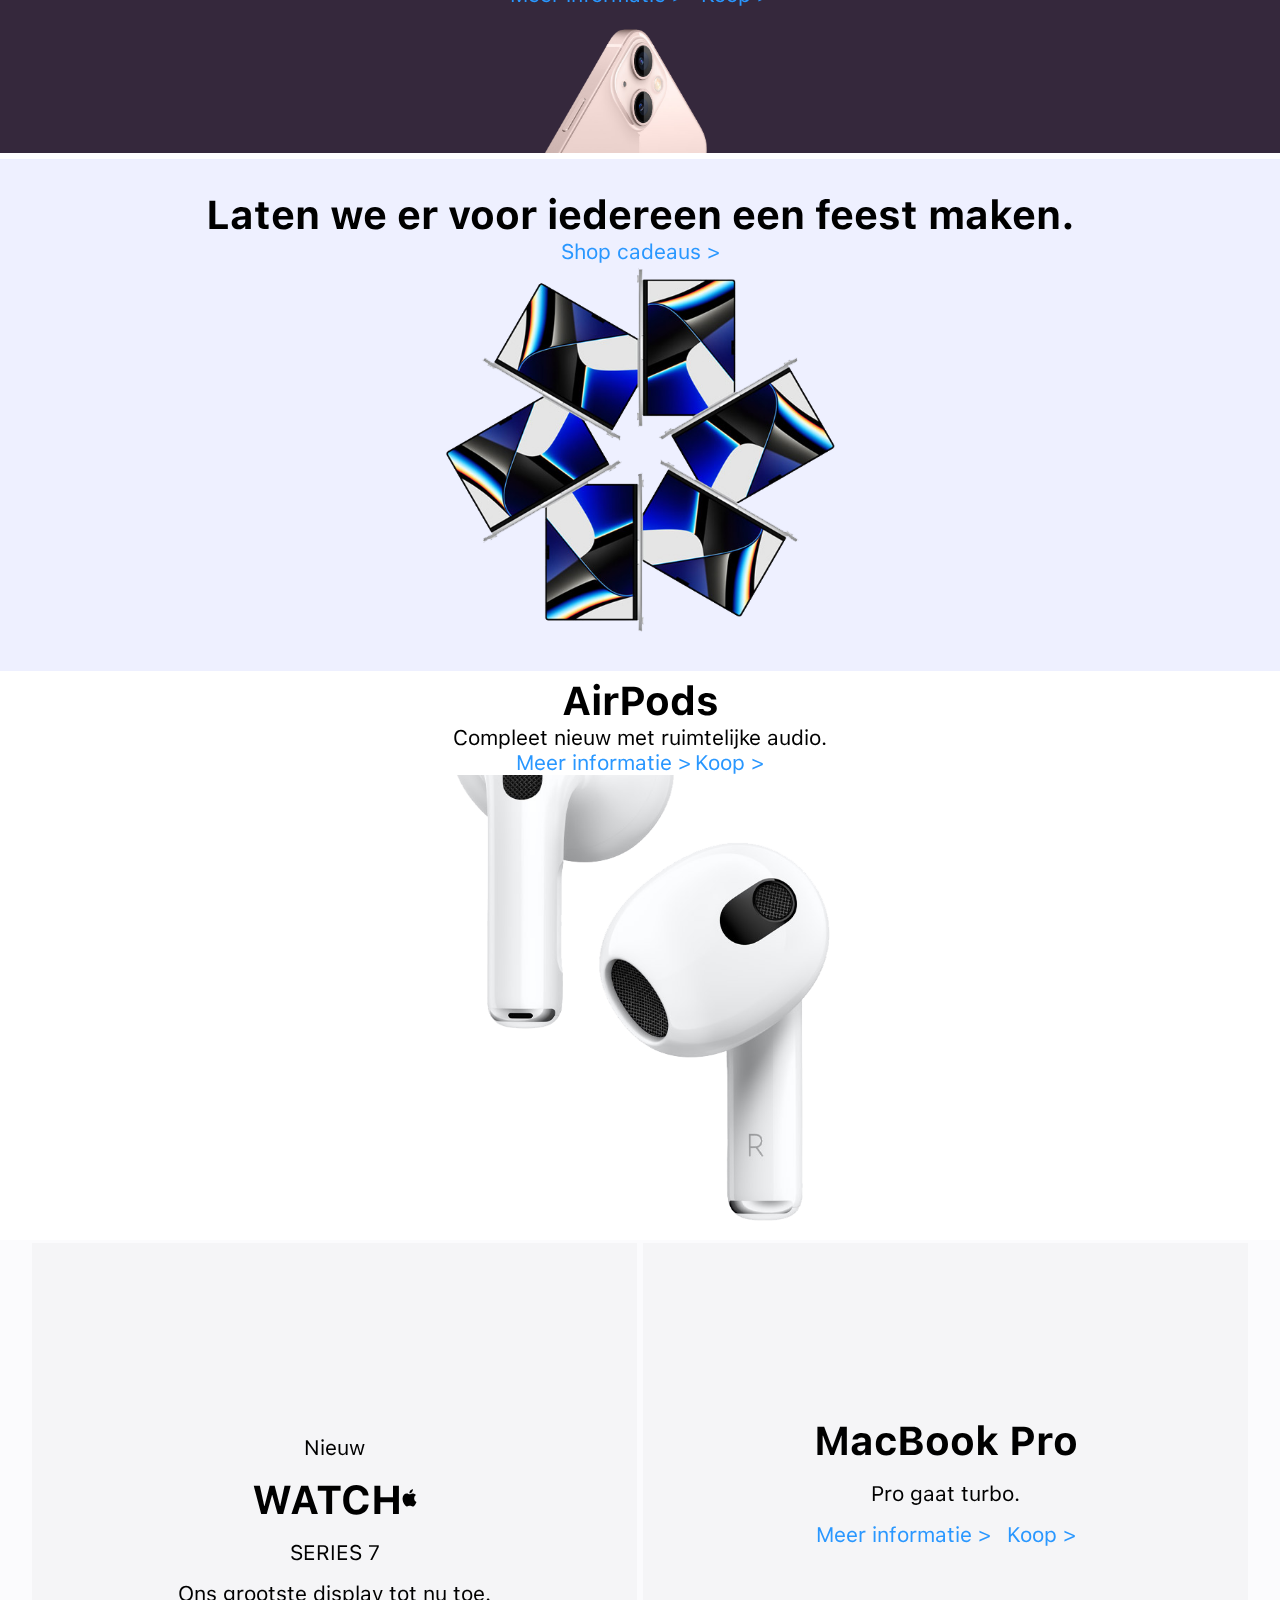
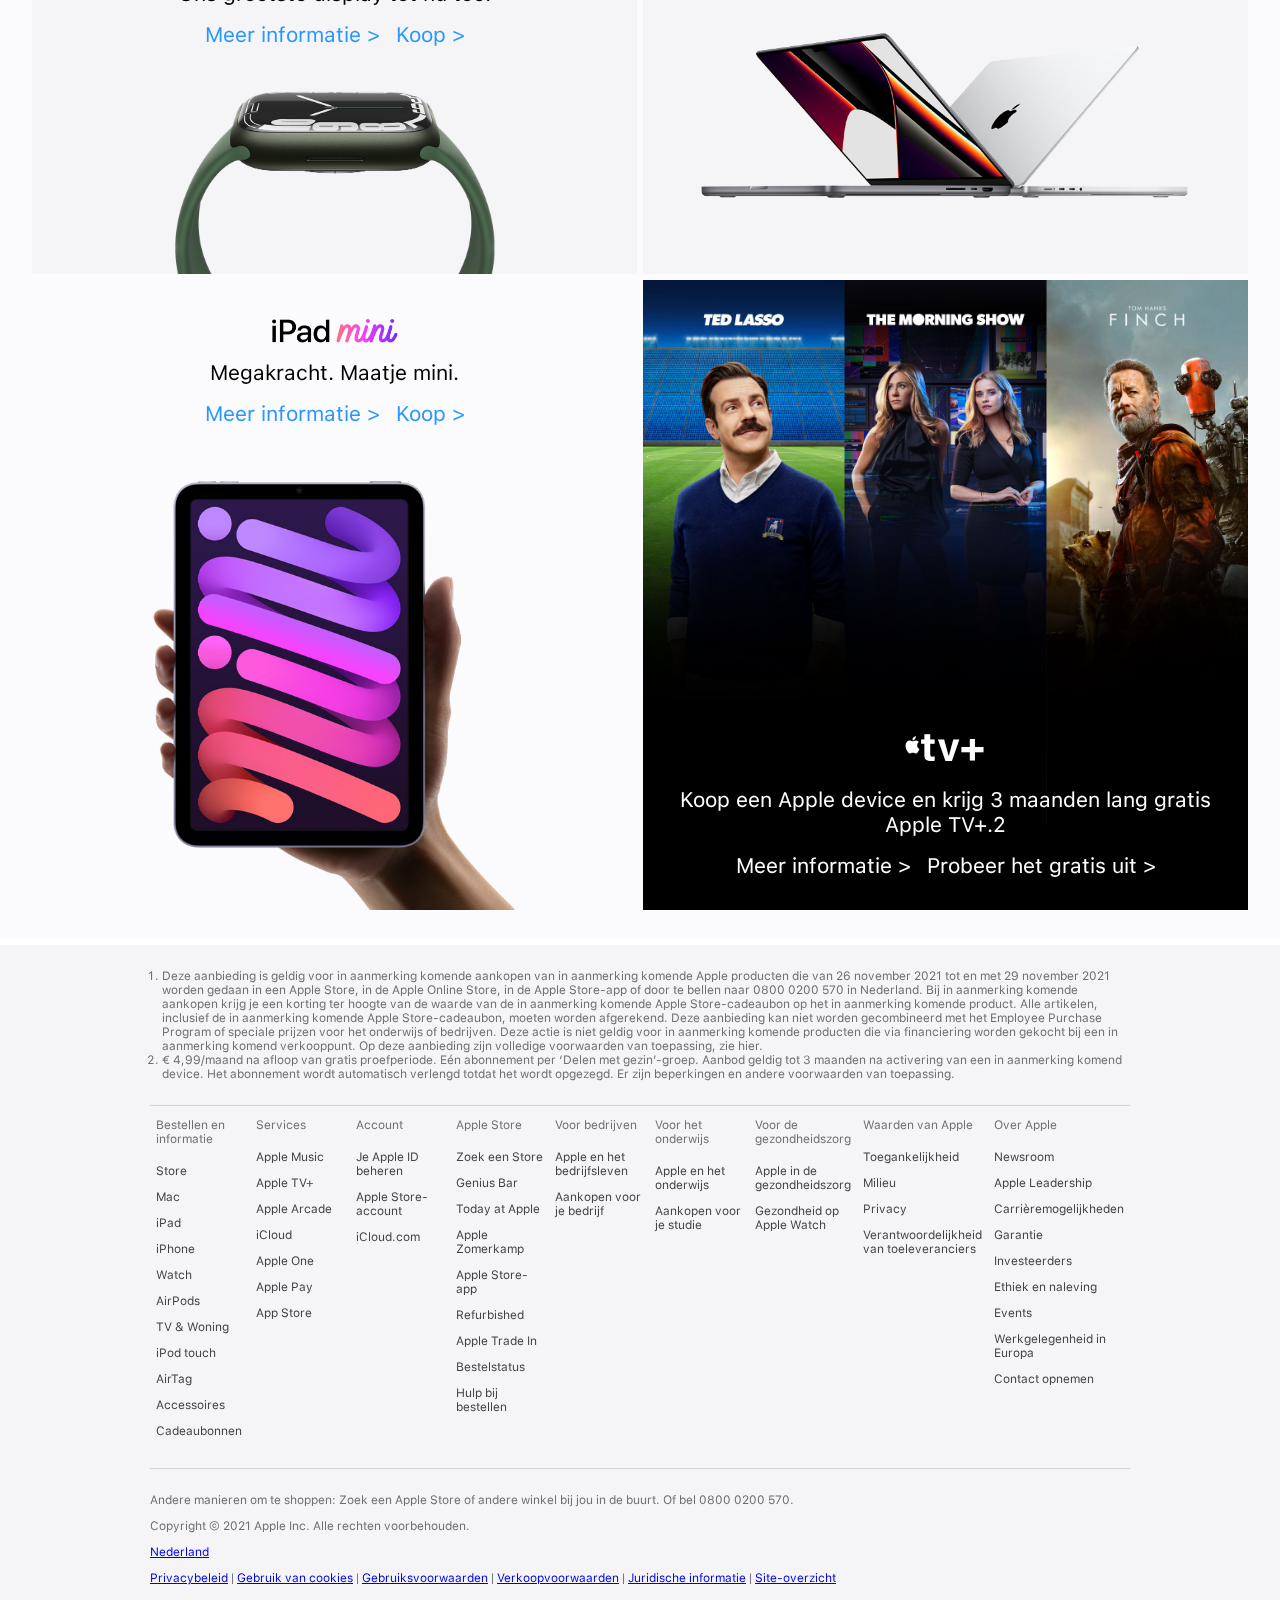
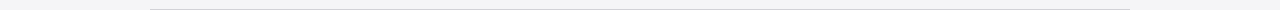
==== commit ef1078f0: "Pagina 2 bijna af" ====
--- a/page1/index.html
+++ b/page1/index.html
@@ -5,21 +5,19 @@
     <meta http-equiv="X-UA-Compatible" content="IE=edge">
     <meta name="viewport" content="width=device-width, initial-scale=1.0">
     <title>Apple (Nederland)</title>
-    <link rel="stylesheet" href="./css/fonts.css">
     <link rel="stylesheet" href="./css/core.css">
-    <link rel="stylesheet" href="./css/desktop.css">
 </head>
-<body>
+<body id="index">
     <header>
         <nav>
             <section>
                 <ul>
-                    <li id="button"><img src="./assets/images/menu-icon.svg" alt="Menu Icon"></li>
+                    <li><img src="./assets/images/menu-icon.svg" alt="Menu Icon"></li>
                     <li><img src="./assets/images/apple-logo.svg" alt="Apple logo"></li>
                     <li><img src="./assets/images/winkelmand-icon.svg" alt="Winkelmand icon"></li>
                 </ul>
             </section>
-            <section id="menu">
+            <section>
                 <input type="text" id="zoeken" name="zoeken" placeholder="Zoeken op Apple.com">
                 <ul>
                     <li><img src="./assets/images/apple-logo.svg" alt="Apple logo"></li>
@@ -48,12 +46,12 @@
             <p>Krijg een Apple Store-cadeaubon bij aankoop van een in aanmerking komend product. Actie loopt tot maandag.<span>1</span></p>
             <a href="#">Shop nu ></a>
             <figure>
-                <img src="assets/images/section-1-4.png" alt="Calender">
+                <img src="assets/images/index/section-1-4.png" alt="Calender">
             </figure>
             <section>
-                <img src="assets/images/section-1-1.png" alt="iPhone">
-                <img src="assets/images/section-1-2.png" alt="Apple Watch">
-                <img src="assets/images/section-1-3.png" alt="iPad">
+                <img src="assets/images/index/section-1-1.png" alt="iPhone">
+                <img src="assets/images/index/section-1-2.png" alt="Apple Watch">
+                <img src="assets/images/index/section-1-3.png" alt="iPad">
             </section>
         </section>
         <section>
@@ -63,60 +61,72 @@
                 <a href="#">Meer informatie ></a>
                 <a href="#">Koop ></a>
             </section>
-            <img src="assets/images/section-2-1.jpg" alt="iPhone 13 Pro">
+            <img src="assets/images/index/section-2-1.jpg" alt="iPhone 13 Pro">
         </section>
         <section>
             <h2>iPhone 13</h2>
             <p>Je nieuwe superpower.</p>
-            <a href="#">Meer informatie ></a>
-            <a href="#">Koop ></a>
-            <img src="assets/images/section-3-1.png" alt="iPhone 13 (Bovenaan)">
-            <img src="assets/images/section-3-2.png" alt="iPhone 13 (Onderaan)">
+            <section>
+                <a href="#">Meer informatie ></a>
+                <a href="#">Koop ></a>
+            </section>
+            <img src="assets/images/index/section-3-1.png" alt="iPhone 13 (Bovenaan)">
+            <img src="assets/images/index/section-3-2.png" alt="iPhone 13 (Onderaan)">
         </section>
         <section>
             <h2>Laten we er voor iedereen een feest maken.</h2>
             <a href="#">Shop cadeaus ></a>
-            <img src="assets/images/section-4-1.png" alt="MacBooks">
+            <img src="assets/images/index/section-4-1.png" alt="MacBooks">
         </section>
         <section>
             <h2>AirPods</h2>
             <p>Compleet nieuw met ruimtelijke audio.</p>
-            <a href="#">Meer informatie ></a>
-            <a href="#">Koop ></a>
-            <img src="assets/images/section-5-1.png" alt="AirPods">
-        </section>
-    <section>
-        <section>
-            <h2><img src="./assets/images/apple-logo-dark.svg" alt="Apple Logo">WATCH</h2>
-            <p>Nieuw</p>
-            <p>SERIES 7</p>
-            <p>Ons grootste display tot nu toe.</p>
-            <a href="#">Meer informatie ></a>
-            <a href="#">Koop ></a>
-            <img src="assets/images/section-6-1.png" alt="Apple Watch">
-        </section>
-        <section>
-            <h2>MacBook Pro</h2>
-            <p>Pro gaat turbo.</p>
-            <a href="#">Meer informatie ></a>
-            <a href="#">Koop ></a>
-            <img src="assets/images/section-7-1.png" alt="MacBook Pro">
-        </section>
-        <section>
-            <h2>iPad mini</h2>
-            <p>Megakracht. Maatje mini.</p>
-            <a href="#">Meer informatie ></a>
-            <a href="#">Koop ></a>
-            <img src="assets/images/section-8-1.png" alt="iPad mini tekst">
-            <img src="assets/images/section-8-2.png" alt="iPad mini">
-        </section>
-        <section>
-            <h2><img src="./assets/images/apple-logo.svg" alt="Apple Logo">tv+</h2>
-            <p>Koop een Apple device en krijg 3 maanden lang gratis Apple TV+.<span>2</span></p>
-            <a href="#">Meer informatie ></a>
-            <a href="#">Probeer het gratis uit ></a>
-        </section>
-    </section>
+            <section>
+                <a href="#">Meer informatie ></a>
+                <a href="#">Koop ></a>
+            </section>
+            <img src="assets/images/index/section-5-1.png" alt="AirPods">
+        </section>
+        <section>
+            <section>
+                <h2><img src="./assets/images/apple-logo-dark.svg" alt="Apple Logo">WATCH</h2>
+                <p>Nieuw</p>
+                <p>SERIES 7</p>
+                <p>Ons grootste display tot nu toe.</p>
+                <section>
+                    <a href="#">Meer informatie ></a>
+                    <a href="#">Koop ></a>
+                </section>
+                <img src="assets/images/index/section-6-1.png" alt="Apple Watch">
+            </section>
+            <section>
+                <h2>MacBook Pro</h2>
+                <p>Pro gaat turbo.</p>
+                <section>
+                    <a href="#">Meer informatie ></a>
+                    <a href="#">Koop ></a>
+                </section>
+                <img src="assets/images/index/section-7-1.png" alt="MacBook Pro">
+            </section>
+            <section>
+                <h2>iPad mini</h2>
+                <p>Megakracht. Maatje mini.</p>
+                <section>
+                    <a href="#">Meer informatie ></a>
+                    <a href="#">Koop ></a>
+                </section>
+                <img src="assets/images/index/section-8-1.png" alt="iPad mini tekst">
+                <img src="assets/images/index/section-8-2.png" alt="iPad mini">
+            </section>
+            <section>
+                <h2><img src="./assets/images/apple-logo.svg" alt="Apple Logo">tv+</h2>
+                <p>Koop een Apple device en krijg 3 maanden lang gratis Apple TV+.<span>2</span></p>
+                <section>
+                    <a href="#">Meer informatie ></a>
+                    <a href="#">Probeer het gratis uit ></a>
+                </section>
+            </section>
+        </section>
     </main>
     <footer>
         <section>
--- a/page1/css/core.css
+++ b/page1/css/core.css
@@ -1,35 +1,127 @@
-@import "fonts.css";
-
 * {
     box-sizing: border-box;
+    font-family: 'SF Pro Text';
 }
 
 html, body {
     min-height: 100%;
+    overflow-x: hidden;
 }
 
 body {
     margin: 0;
-    font-family: 'SF Pro Text';
-}
-
-header {
+}
+
+:root {
+    --background-light: white;
+    --background-dark: black;
+    --background-gray: #f5f5f7;
+    --text-black: black;
+    --text-white: white;
+    --text-gray: #6e6e73;
+    --link-blue: #2997ff;
+}
+
+/* Start: Font */
+@font-face {
+	font-family: 'SF Pro Text';
+	font-style: normal;
+	font-weight: 100;
+	src:local('☺'), url("../assets/fonts/SF-Pro-Text-Regular.otf");
+	/* (C) 2019 Apple Inc. All rights reserved. */
+}
+
+@font-face {
+	font-family: 'SF Pro Text';
+	font-style: bold;
+	font-weight: 400;
+	src:local('☺'), url("../assets/fonts/SF-Pro-Text-Bold.otf");
+	/* (C) 2019 Apple Inc. All rights reserved. */
+}
+
+@font-face {
+	font-family: 'SF Pro Text';
+	font-style: black;
+	font-weight: 900;
+	src:local('☺'), url("../assets/fonts/SF-Pro-Text-Black.otf");
+	/* (C) 2019 Apple Inc. All rights reserved. */
+}
+/* End: Font */
+
+#index header {
     position: sticky;
     top: 0;
 
     z-index: 2;
 }
 
+#macbook-pro header, #store header {
+    position: unset;
+}
+
+#store main {
+    background-color: var(--background-gray);
+}
+
 footer {
-    background: #f5f5f7;
-    color: #6e6e73;
+    background: var(--background-gray);
+    color: var(--text-gray);
     padding: 0 1em;
     font-weight: 100;
     font-size: 12px;
+    margin: 6px 0 0 0;
+}
+
+#store footer {
+    margin: 0;
 }
 
 header nav {
     position: relative;
+}
+
+header > section {
+    position: sticky;
+    top: 0;
+    display: flex;
+    gap: 1.5em;
+    align-items: flex-end;
+    padding: 1em;
+    z-index: 1;
+    background-color: var(--background-light);
+    border-bottom: 1px solid rgba(0,0,0,0.16);
+}
+
+header > section a:first-of-type {
+    display: flex;
+    flex-direction: column-reverse;
+    text-decoration: none;
+    font-size: 19px;
+    color: black;
+}
+
+header > section a:first-of-type span {
+    position: relative;
+    font-size: 12px;
+    font-weight: 100;
+    opacity: 0.7;
+}
+
+header > section button {
+    margin-left: auto;
+    background: none;
+    border: none;
+    padding: 0;
+    font-size: 1.2em;
+}
+
+header > section a:last-of-type {
+    background-color: var(--link-blue);
+    color: var(--text-white);
+    padding: .3em .7em;
+    border-radius: 1em;
+    font-weight: 100;
+    text-decoration: none;
 }
 
 header nav section:first-of-type {
@@ -57,6 +149,12 @@
     margin: -3em 0 0 0;
     padding: 3em 0 1em 0;
     background-color: black;
+    display: none;
+}
+
+header nav section:last-of-type li:first-of-type,
+header nav section:last-of-type li:nth-of-type(12),
+header nav section:last-of-type li:last-of-type {
     display: none;
 }
 
@@ -96,7 +194,8 @@
     font-weight: 100;
 }
 
-main > section:first-of-type {
+/* Start: Index */
+#index main > section:first-of-type {
     background-color: #E34140;
     color: white;
     
@@ -105,11 +204,12 @@
     text-align: center;
 }
 
-main > section:first-of-type p {
+#index main > section:first-of-type p,
+#index main > section:first-of-type a {
     font-size: 14px;
 }
 
-main > section:not(:first-of-type) {
+#index main > section:not(:first-of-type) {
     display: flex;
     flex-direction: column;
     justify-content: center;
@@ -118,7 +218,7 @@
     text-align: center;
 }
 
-main > section:nth-of-type(2) {
+#index main > section:nth-of-type(2) {
     background-color: #000000;
     color: white;
 
@@ -129,30 +229,30 @@
     overflow: hidden;
 }
 
-main > section:nth-of-type(2) p, h1{
-    max-width: 250px;
-}
-
-main > section:nth-of-type(2) figure {
+#index main > section:nth-of-type(2) p, h1{
+    max-width: 350px;
+}
+
+#index main > section:nth-of-type(2) figure {
     margin: 2em 0;
 }
 
-main > section:nth-of-type(2) figure img {
+#index main > section:nth-of-type(2) figure img {
     width: 100%;
 }
 
-main > section:nth-of-type(2) section {
+#index main > section:nth-of-type(2) section {
     display: flex;
     justify-content: center;
     flex-direction: row;
     gap: 10px;
 }
 
-main > section:nth-of-type(2) section img {
+#index main > section:nth-of-type(2) section img {
     height: 112px;
 }
 
-main > section:nth-of-type(3) {
+#index main > section:nth-of-type(3) {
     background-color: #fbfbfd;
     color: black;
 
@@ -162,11 +262,16 @@
     position: relative;
 }
 
-main > section:nth-of-type(3) img {
+#index main > section:nth-of-type(3) section {
+    display: flex;
+    gap: 1em;
+}
+
+#index main > section:nth-of-type(3) img {
     width: 100%;
 }
 
-main > section:nth-of-type(4) {
+#index main > section:nth-of-type(4) {
     background-color: #35283C;
     color: white;
 
@@ -176,33 +281,35 @@
     position: relative;
 }
 
-main > section:nth-of-type(4) img{
+#index main > section:nth-of-type(4) img{
     width: 200px;
 }
 
-main > section:nth-of-type(4) > img:first-of-type {
+#index main > section:nth-of-type(4) > img:first-of-type {
     order: 1;
     padding-bottom: 1em;
 }
 
-main > section:nth-of-type(4) > h2 {
+#index main > section:nth-of-type(4) > h2 {
     order: 2;
 }
 
-main > section:nth-of-type(4) > p {
+#index main > section:nth-of-type(4) > p {
     order: 3;
 }
 
-main > section:nth-of-type(4) > a {
+#index main > section:nth-of-type(4) > section {
     order: 4;
-}
-
-main > section:nth-of-type(4) > img:last-of-type {
+    display: flex;
+    gap: 1em;
+}
+
+#index main > section:nth-of-type(4) > img:last-of-type {
     order: 5;
     padding-top: 1em;
 }
 
-main > section:nth-of-type(5) {
+#index main > section:nth-of-type(5) {
     background-color: #EEF0FF;
     color: black;
 
@@ -210,11 +317,11 @@
     padding: 2em;
 }
 
-main > section:nth-of-type(5) img {
+#index main > section:nth-of-type(5) img {
     width: 100%;
 }
 
-main > section:nth-of-type(6) {    
+#index main > section:nth-of-type(7) {    
     background-color: #FBFBFD;
     color: black;
 
@@ -222,27 +329,29 @@
     padding: 0 2em 2em 2em;
 }
 
-main > section:nth-of-type(6) img {
+#index main > section:nth-of-type(7) img {
     width: 100%;
 }
 
-main > section:nth-of-type(6) > img {
+#index main > section:nth-of-type(7) > img {
     order: 1;
 }
 
-main > section:nth-of-type(6) > h2 {
+#index main > section:nth-of-type(7) > h2 {
     order: 2;
 }
 
-main > section:nth-of-type(6) > p {
+#index main > section:nth-of-type(7) > p {
     order: 3;
 }
 
-main > section:nth-of-type(6) > a {
+#index main > section:nth-of-type(7) > section {
     order: 4;
-}
-
-main > section:last-of-type > section {
+    display: flex;
+    gap: 1em;
+}
+
+#index main > section:last-of-type > section {
     display: flex;
     flex-direction: column;
     justify-content: center;
@@ -252,83 +361,797 @@
     width: 100%;
 }
 
-main > section:last-of-type > section:first-of-type {
+#index main > section:last-of-type > section:first-of-type {
     background-color: #F5F5F7;
     color: black;
 
-    margin: 6px 0;
+    margin: 6px 0 0 0;
     padding: 2em 2em 0 2em;
 }
 
-main > section:last-of-type > section:first-of-type img {
+#index main > section:last-of-type > section:first-of-type p:first-of-type {
+    order: 1;
+}
+
+#index main > section:last-of-type > section:first-of-type h2 {
+    order: 2;
+    display: flex;
+}
+
+#index main > section:last-of-type > section:first-of-type p:nth-of-type(2) {
+    order: 3;
+}
+
+#index main > section:last-of-type > section:first-of-type p:last-of-type {
+    order: 4;
+}
+
+#index main > section:last-of-type > section:first-of-type section {
+    order: 5;
+    display: flex;
+    gap: 1em;
+}
+
+#index main > section:last-of-type > section:first-of-type img {
+    order: 6;
     width: 100%;
 }
 
-main > section:last-of-type > section:first-of-type h2 {
-    display: flex;
-}
-
-main > section:last-of-type > section:nth-of-type(2) {
+#index main > section:last-of-type > section:nth-of-type(2) {
     background-color: #F5F5F7;
     color: black;
 
-    margin: 6px 0;
+    margin: 6px 0 0 0;
     padding: 2em 2em 0 2em;
 }
 
-main > section:last-of-type > section:nth-of-type(2) img {
+#index main > section:last-of-type > section:nth-of-type(2) section {
+    display: flex;
+    gap: 1em;
+}
+
+#index main > section:last-of-type > section:nth-of-type(2) img {
     width: 100%;
 }
 
-main > section:last-of-type > section:nth-of-type(3) {
+#index main > section:last-of-type > section:nth-of-type(3) {
     background-color: #FBFBFD;
     color: black;
 
-    margin: 6px 0;
+    margin: 6px 0 0 0;
     padding: 2em 2em 0 2em;
 }
 
-main > section:last-of-type > section:nth-of-type(3) > img:first-of-type {
+#index main > section:last-of-type > section:nth-of-type(3) > img:first-of-type {
     order: 1;
     max-width: 8em;
 }
 
-main > section:last-of-type > section:nth-of-type(3) > h2 {
+#index main > section:last-of-type > section:nth-of-type(3) > h2 {
     order: 2;
     display: none;
 }
 
-main > section:last-of-type > section:nth-of-type(3) > p {
+#index main > section:last-of-type > section:nth-of-type(3) > p {
     order: 3;
 }
 
-main > section:last-of-type > section:nth-of-type(3) > a {
+#index main > section:last-of-type > section:nth-of-type(3) > section {
     order: 4;
-}
-
-main > section:last-of-type > section:nth-of-type(3) > img:last-of-type {
+    display: flex;
+    gap: 1em;
+}
+
+#index main > section:last-of-type > section:nth-of-type(3) > img:last-of-type {
     order: 5;
     width: 100%;
     max-width: 500px;
 }
 
-main > section:last-of-type > section:last-of-type {
+#index main > section:last-of-type > section:last-of-type {
     background-image: url("../assets/images/section-9-1.jpg");
     background-size: 100%;
     color: white;
 
-    margin: 6px 0;
+    margin: 6px 0 0 0;
     padding: 0 2em 2em 2em;
 }
 
-main > section:last-of-type > section:last-of-type h2 {
+#index main > section:last-of-type > section:last-of-type h2 {
     display: flex;
     margin-top: 8em;
 }
 
-main > section:last-of-type > section:last-of-type a {
+#index main > section:last-of-type > section:last-of-type section {
+    display: flex;
+    gap: 1em;
+}
+
+#index main > section:last-of-type > section:last-of-type section a {
     color: white;
 }
+/* End: Index */
+
+/* Start: Store */
+#store main > section h2 {
+    font-size: 21px;
+}
+
+#store main > section h2 span{
+    color: var(--text-gray);
+}
+
+#store main > section:first-of-type {
+    background-color: var(--background-light);
+    padding: 1.5em 2em;
+    text-align: center;
+}
+
+#store main > section:first-of-type p,
+#store main > section:first-of-type a {
+    font-size: 14px;
+}
+
+#store main > section:nth-of-type(2) {
+    padding: 4em 1em 1em 1em;
+}
+
+#store main > section:nth-of-type(2) h1 span {
+    color: var(--text-gray);
+}
+
+#store main > section:nth-of-type(2) > section {
+    display: flex;
+    flex-direction: column;
+    padding: 1em 0;
+}
+
+#store main > section:nth-of-type(2) > section > section {
+    display: flex;
+    align-items: center;
+    margin: 1em 0;
+}
+
+#store main > section:nth-of-type(2) > section > section img {
+    height: 35px;
+    width: 35px;
+}
+
+#store main > section:nth-of-type(2) > section > section p {
+    font-size: 14px;
+    font-weight: 400;
+}
+
+#store main > section:nth-of-type(2) > section > section a {
+    font-size: 14px;
+}
+
+#store main > section:nth-of-type(3) {
+    padding: 1em 0;
+}
+
+#store main > section:nth-of-type(3) ul {
+    display: flex;
+    list-style: none;
+    gap: 1em;
+    overflow: scroll;
+    padding: 1em;
+    text-align: center;
+    margin: 0;
+}
+
+#store main > section:nth-of-type(3) ul::-webkit-scrollbar {
+    display: none;
+}
+
+#store main > section:nth-of-type(3) ul li {
+    min-width: 96px;
+}
+
+#store main > section:nth-of-type(3) ul li a {
+    color: black;
+}
+
+#store main > section:nth-of-type(3) ul li a img {
+    width: 100%;
+}
+
+#store main > section:nth-of-type(3) ul li a p {
+    font-size: 14px;
+    color: black;
+}
+
+#store main > section:nth-of-type(4) {
+    padding: 1em;
+}
+
+#store main > section:nth-of-type(4) > section ul {
+    display: flex;
+    overflow: scroll;
+    list-style: none;
+    gap: 1.5em;
+    padding: 1em 0;
+    margin: 0;
+}
+
+#store main > section:nth-of-type(4) > section ul::-webkit-scrollbar {
+    display: none;
+}
+
+#store main > section:nth-of-type(4) > section ul li {
+    height: 450px;
+    min-width: 309px;
+    box-shadow: 2px 4px 12px rgb(0 0 0 / 8%);
+    background-color: var(--background-light);
+    border-radius: 1em;
+    background-size: cover;
+    position: relative;
+}
+
+#store main > section:nth-of-type(4) > section ul li:first-of-type {
+    background-image: url("../assets/images/store/section-4-1.jpg");
+}
+
+#store main > section:nth-of-type(4) > section ul li:nth-of-type(2) {
+    background-image: url("../assets/images/store/section-4-2.jpg");
+}
+
+#store main > section:nth-of-type(4) > section ul li:nth-of-type(3) {
+    background-image: url("../assets/images/store/section-4-3.jpg");
+}
+
+#store main > section:nth-of-type(4) > section ul li:nth-of-type(4) {
+    background-image: url("../assets/images/store/section-4-4.jpg");
+}
+
+#store main > section:nth-of-type(4) > section ul li:nth-of-type(5) {
+    background-image: url("../assets/images/store/section-4-5.jpg");
+}
+
+#store main > section:nth-of-type(4) > section ul li:nth-of-type(6) {
+    background-image: url("../assets/images/store/section-4-6.jpg");
+}
+
+#store main > section:nth-of-type(4) > section ul li:nth-of-type(7) {
+    background-image: url("../assets/images/store/section-4-7.jpg");
+}
+
+#store main > section:nth-of-type(4) > section ul li:last-of-type {
+    background-image: url("../assets/images/store/section-4-8.jpg");
+}
+
+#store main > section:nth-of-type(4) > section ul li a {
+    position: absolute;
+    top: 0;
+    bottom: 0;
+    left: 0;
+    right: 0;
+    padding: 1em;
+    text-decoration: none;
+}
+
+#store main > section:nth-of-type(4) > section ul li a h3 {
+    font-size: 12px;
+    color: var(--text-gray);
+    font-weight: 100;
+    text-transform: uppercase;
+}
+
+#store main > section:nth-of-type(4) > section ul li a p:first-of-type {
+    font-size: 22px;
+    color: var(--text-black);
+    font-weight: 400;
+}
+
+#store main > section:nth-of-type(4) > section ul li a p:last-of-type {
+    font-size: 17px;
+    color: var(--text-black);
+    font-weight: 100;
+    padding-top: 1em;
+}
+
+#store main > section:nth-of-type(4) > section ul li:nth-of-type(6) a h3,
+#store main > section:nth-of-type(4) > section ul li:nth-of-type(6) a p {
+    color: white;
+}
+
+#store main > section:nth-of-type(5) {
+    padding: 1em;
+}
+
+#store main > section:nth-of-type(5) > section > section {
+    display: flex;
+    overflow: scroll;
+    list-style: none;
+    gap: 1.5em;
+    padding: 1em 0;
+}
+
+#store main > section:nth-of-type(5) > section > section::-webkit-scrollbar {
+    display: none;
+}
+
+#store main > section:nth-of-type(5) > section > section > section:first-of-type {
+    height: 450px;
+    min-width: 309px;
+    box-shadow: 2px 4px 12px rgb(0 0 0 / 8%);
+    background-color: var(--background-light);
+    border-radius: 1em;
+    background-size: cover;
+    position: relative;
+    background-image: url("../assets/images/store/section-5-1.jpg");
+}
+
+#store main > section:nth-of-type(5) > section > section > section:first-of-type a p {
+    font-size: 22px;
+    font-weight: 400;
+    color: var(--text-black);
+    padding-top: 1em;
+}
+
+#store main > section:nth-of-type(5) > section > section > section:first-of-type a,
+#store main > section:nth-of-type(5) > section > section > section:last-of-type > section a {
+    position: absolute;
+    top: 0;
+    bottom: 0;
+    left: 0;
+    right: 0;
+    padding: 1em;
+    text-decoration: none;
+}
+
+#store main > section:nth-of-type(5) > section > section > section:last-of-type {
+    display: flex;
+    flex-direction: column;
+    gap: 1em;
+}
+
+#store main > section:nth-of-type(5) > section > section > section:last-of-type > section {
+    height: calc(225px - .5em);
+    min-width: 309px;
+    box-shadow: 2px 4px 12px rgb(0 0 0 / 8%);
+    background-color: var(--background-light);
+    border-radius: 1em;
+    background-size: cover;
+    position: relative;
+}
+
+#store main > section:nth-of-type(5) > section > section > section:last-of-type > section a p {
+    font-size: 17px;
+    font-weight: 400;
+    color: var(--text-black);
+    padding-top: 1em;
+}
+
+#store main > section:nth-of-type(5) > section > section > section:last-of-type > section:first-of-type {
+    background-image: url("../assets/images/store/section-5-2.jpg");
+}
+
+#store main > section:nth-of-type(5) > section > section > section:last-of-type > section:last-of-type {
+    background-image: url("../assets/images/store/section-5-3.jpg");
+}
+
+#store main > section:nth-of-type(6) {
+    padding: 1em;
+}
+
+#store main > section:nth-of-type(6) > section ul {
+    display: flex;
+    overflow: scroll;
+    list-style: none;
+    gap: 1.5em;
+    padding: 1em 0;
+    margin: 0;
+}
+
+#store main > section:nth-of-type(6) > section ul::-webkit-scrollbar {
+    display: none;
+}
+
+#store main > section:nth-of-type(6) > section ul li {
+    height: 215px;
+    min-width: 309px;
+    box-shadow: 2px 4px 12px rgb(0 0 0 / 8%);
+    background-color: var(--background-light);
+    border-radius: 1em;
+    background-size: cover;
+    position: relative;
+}
+
+#store main > section:nth-of-type(6) > section ul li a img {
+    height: 56px;
+}
+
+#store main > section:nth-of-type(6) > section ul li a {
+    position: absolute;
+    top: 0;
+    bottom: 0;
+    left: 0;
+    right: 0;
+    padding: 1.25em;
+    text-decoration: none;
+}
+
+#store main > section:nth-of-type(6) > section ul li p {
+    color: var(--text-black);
+    font-weight: 400;
+}
+
+#store main > section:nth-of-type(6) > section ul li:first-of-type a span {
+    color: #3f6eb8;
+}
+
+#store main > section:nth-of-type(6) > section ul li:nth-of-type(3) a span {
+    color: #007aff;
+}
+
+#store main > section:nth-of-type(6) > section ul li:nth-of-type(4) a span {
+    background-image: linear-gradient(to right,#f8ab5e 0,#f36961 20%,#a176c8 40%,#759beb 60%,#65beb3 80%,#70db96 100%);
+    -webkit-background-clip: text;
+    -webkit-text-fill-color: transparent;
+}
+
+#store main > section:nth-of-type(6) > section ul li:nth-of-type(5) a span {
+    color: #ac39ff;
+}
+
+#store main > section:nth-of-type(6) > section ul li:last-of-type a span {
+    color: #ff0053;
+}
+
+#store main > section:nth-of-type(7),
+#store main > section:nth-of-type(8) {
+    padding: 1em;
+}
+
+#store main > section:nth-of-type(7) > section ul,
+#store main > section:nth-of-type(8) > section ul {
+    display: flex;
+    overflow: scroll;
+    list-style: none;
+    gap: 1.5em;
+    padding: 1em 0;
+    margin: 0;
+}
+
+#store main > section:nth-of-type(7) > section ul::-webkit-scrollbar,
+#store main > section:nth-of-type(8) > section ul::-webkit-scrollbar {
+    display: none;
+}
+
+#store main > section:nth-of-type(7) > section ul li,
+#store main > section:nth-of-type(8) > section ul li {
+    height: 450px;
+    min-width: 309px;
+    box-shadow: 2px 4px 12px rgb(0 0 0 / 8%);
+    background-color: var(--background-light);
+    border-radius: 1em;
+    background-size: cover;
+    position: relative;
+}
+
+#store main > section:nth-of-type(7) > section ul li a,
+#store main > section:nth-of-type(8) > section ul li a {
+    position: absolute;
+    top: 0;
+    bottom: 0;
+    left: 0;
+    right: 0;
+    padding: 1.25em;
+    text-decoration: none;
+}
+
+#store main > section:nth-of-type(7) > section ul li:first-of-type {
+    background-image: url("../assets/images/store/section-7-1.jpg");
+}
+
+#store main > section:nth-of-type(7) > section ul li:first-of-type a p,
+#store main > section:nth-of-type(8) > section ul li:first-of-type a p {
+    color: var(--text-black);
+}
+
+#store main > section:nth-of-type(7) > section ul li:first-of-type a p:first-of-type,
+#store main > section:nth-of-type(8) > section ul li:first-of-type a p:first-of-type {
+    font-size: 22px;
+    font-weight: 400;
+    padding-top: 1em;
+}
+
+#store main > section:nth-of-type(7) > section ul li:first-of-type a p:last-of-type,
+#store main > section:nth-of-type(8) > section ul li:first-of-type a p:last-of-type {
+    font-size: 17px;
+    font-weight: 100;
+}
+
+#store main > section:nth-of-type(7) > section ul li:last-of-type a p {
+    color: var(--text-black);
+    font-size: 22px;
+    font-weight: 400;
+    padding-top: 1em;
+}
+
+#store main > section:nth-of-type(7) > section ul li:last-of-type {
+    background-image: url("../assets/images/store/section-7-7.jpg");
+}
+
+#store main > section:nth-of-type(7) > section ul li:not(:first-of-type):not(:last-of-type) a,
+#store main > section:nth-of-type(8) > section ul li:not(:first-of-type) a {
+    display: flex;
+    flex-direction: column;
+    justify-content: center;
+}
+
+#store main > section:nth-of-type(7) > section ul li:not(:first-of-type):not(:last-of-type) a img,
+#store main > section:nth-of-type(8) > section ul li:not(:first-of-type) a img {
+    order: 1;
+    width: 100%;
+}
+
+#store main > section:nth-of-type(7) > section ul li:not(:first-of-type):not(:last-of-type) a p:first-of-type,
+#store main > section:nth-of-type(8) > section ul li:not(:first-of-type) a p:first-of-type {
+    order: 2;
+    font-size: 12px;
+    font-weight: 100;
+    color: #bf4800;
+}
+
+#store main > section:nth-of-type(7) > section ul li:not(:first-of-type):not(:last-of-type) a h3,
+#store main > section:nth-of-type(8) > section ul li:not(:first-of-type) a h3 {
+    order: 3;
+    font-size: 17px;
+    font-weight: 400;
+    color: var(--text-black);
+    margin: .5em 0 1.5em 0;
+}
+
+#store main > section:nth-of-type(7) > section ul li:not(:first-of-type):not(:last-of-type) a p:last-of-type,
+#store main > section:nth-of-type(8) > section ul li:not(:first-of-type) a p:last-of-type {
+    order: 4;
+    font-size: 14px;
+    font-weight: 400;
+    color: #1D1D1F;
+}
+
+#store main > section:nth-of-type(8) > section ul li:first-of-type {
+    background-image: url("../assets/images/store/section-8-1.jpg");
+}
+
+#store main > section:nth-of-type(9),
+#store main > section:last-of-type {
+    padding: 1em;
+}
+
+#store main > section:nth-of-type(9) > section ul,
+#store main > section:last-of-type > section ul {
+    display: flex;
+    overflow: scroll;
+    list-style: none;
+    gap: 1.5em;
+    padding: 1em 0;
+    margin: 0;
+}
+
+#store main > section:nth-of-type(9) > section ul::-webkit-scrollbar,
+#store main > section:last-of-type > section ul::-webkit-scrollbar {
+    display: none;
+}
+
+#store main > section:nth-of-type(9) > section ul li,
+#store main > section:last-of-type > section ul li {
+    height: 450px;
+    min-width: 309px;
+    box-shadow: 2px 4px 12px rgb(0 0 0 / 8%);
+    background-color: var(--background-light);
+    border-radius: 1em;
+    background-size: cover;
+    position: relative;
+}
+
+#store main > section:nth-of-type(9) > section ul li:first-of-type {
+    background-image: url("../assets/images/store/section-9-1.jpg");
+}
+
+#store main > section:nth-of-type(90) > section ul li:nth-of-type(2) {
+    background-image: url("../assets/images/store/section-9-2.jpg");
+}
+
+#store main > section:nth-of-type(9) > section ul li:last-of-type {
+    background-image: url("../assets/images/store/section-9-3.jpg");
+}
+
+#store main > section:nth-of-type(9) > section ul li a,
+#store main > section:last-of-type > section ul li a {
+    position: absolute;
+    top: 0;
+    bottom: 0;
+    left: 0;
+    right: 0;
+    padding: 1em;
+    text-decoration: none;
+    display: flex;
+    flex-direction: column;
+}
+
+#store main > section:nth-of-type(9) > section ul li a p,
+#store main > section:last-of-type > section ul li a p {
+    font-size: 12px;
+    color: var(--text-gray);
+    font-weight: 100;
+    text-transform: uppercase;
+    order: 1;
+}
+
+#store main > section:nth-of-type(9) > section ul li:not(:first-of-type) a h3 {
+    margin-top: 25px;
+}
+
+#store main > section:last-of-type > section ul li:nth-of-type(2) a p, 
+#store main > section:last-of-type > section ul li:nth-of-type(2) a h3 {
+    color: white;
+}
+
+#store main > section:nth-of-type(9) > section ul li a h3,
+#store main > section:last-of-type > section ul li a h3 {
+    font-size: 22px;
+    color: var(--text-black);
+    font-weight: 400;
+    order: 2;
+    margin: .5em 0;
+}
+
+#store main > section:nth-of-type(9) > section ul li:first-of-type {
+    background-image: url("../assets/images/store/section-9-1.jpg");
+}
+
+#store main > section:nth-of-type(9) > section ul li:nth-of-type(2) {
+    background-image: url("../assets/images/store/section-9-2.jpg");
+    background-position-x: center;
+}
+
+#store main > section:nth-of-type(9) > section ul li:last-of-type {
+    background-image: url("../assets/images/store/section-9-3.jpg");
+}
+
+#store main > section:last-of-type > section ul li:first-of-type {
+    background-image: url("../assets/images/store/section-10-1.jpg");
+}
+
+#store main > section:last-of-type > section ul li:nth-of-type(2) {
+    background-image: url("../assets/images/store/section-10-2.jpg");
+}
+
+#store main > section:last-of-type > section ul li:last-of-type {
+    background-image: url("../assets/images/store/section-10-3.jpg");
+}
+/* End: Store */
+
+/* Start: MacBook Pro */
+#macbook-pro main > section:not(:nth-of-type(2)) {
+    background-color: white;
+}
+
+#macbook-pro main > section:first-of-type > section {
+    display: flex;
+    flex-direction: column;
+    padding: 2em;
+    text-align: center;
+    margin-bottom: 4em;
+}
+
+#macbook-pro main > section:first-of-type > section:first-of-type h1 {
+    order: 1;
+}
+
+#macbook-pro main > section:first-of-type > section:first-of-type img {
+    order: 2;
+    width: 100%;
+    margin: 1em 0;
+}
+
+#macbook-pro main > section:first-of-type > section:first-of-type h2 {
+    order: 3;
+}
+
+#macbook-pro main > section:first-of-type > section:first-of-type p {
+    order: 4;
+    margin: 1em 0;
+}
+
+#macbook-pro main > section:first-of-type > section:first-of-type a {
+    order: 5;
+}
+
+#macbook-pro main > section:first-of-type > section:last-of-type {
+    text-align: unset;
+    margin-bottom: 2em;
+}
+
+#macbook-pro main > section:first-of-type > section:last-of-type > section {
+    display: flex;
+    flex-wrap: wrap;
+    align-items: center;
+    margin: 1em 0;
+}
+
+#macbook-pro main > section:first-of-type > section:last-of-type > section span {
+    width: 40px;
+    height: 4px;
+    background-color: #1d1d1f;
+}
+
+#macbook-pro main > section:first-of-type > section:last-of-type > section p:first-of-type {
+    width: 100%;
+    margin: 1em 0 0 0;
+    color: var(--text-gray)
+}
+
+#macbook-pro main > section:first-of-type > section:last-of-type > section p:nth-of-type(2) {
+    font-size: 3em;
+    font-weight: 400;
+}
+
+#macbook-pro main > section:first-of-type > section:last-of-type > section p:last-of-type {
+    font-size: 1em;
+    font-weight: 100;
+    margin-left: 1em;
+    color: var(--text-gray)
+}
+
+#macbook-pro main > section:nth-of-type(2) {
+    display: flex;
+    flex-direction: column;
+    background-color: var(--background-dark);
+    color: var(--text-white);
+    padding: 2em;
+}
+
+#macbook-pro main > section:nth-of-type(2) h2 {
+    text-align: center;
+    margin-top: 3em;
+}
+
+#macbook-pro main > section:nth-of-type(2) > section {
+    display: grid;
+    grid-template-columns: 1fr 1fr;
+    margin: 1.5em 0;
+}
+
+#macbook-pro main > section:nth-of-type(2) > section > section {
+    padding: 1em;
+}
+
+#macbook-pro main > section:nth-of-type(2) > section > section img {
+    width: 100%;
+    margin-bottom: 1em;
+}
+
+#macbook-pro main > section:nth-of-type(2) > section:first-of-type > section p:not(:first-of-type) {
+    -webkit-text-fill-color: transparent;
+    -webkit-background-clip: text;
+    background-clip: text;
+    margin: .5em 0;
+    font-size: 14px;
+}
+
+#macbook-pro main > section:nth-of-type(2) > section:first-of-type > section:first-of-type p:not(:first-of-type) {
+    background-image: linear-gradient(90deg, rgb(37, 47, 255) -79.48%, rgb(37, 106, 243) -29.48%, rgb(124, 192, 226) 20.52%, rgb(37, 106, 243) 70.52%, rgb(37, 47, 255) 120.52%);
+}
+
+#macbook-pro main > section:nth-of-type(2) > section:first-of-type > section:last-of-type p:not(:first-of-type) {
+    background-image: linear-gradient(90deg, rgb(135, 39, 255) -79.48%, rgb(157, 68, 253) -29.48%, rgb(255, 159, 225) 20.52%, rgb(157, 68, 253) 70.52%, rgb(135, 39, 255) 120.52%);
+}
+
+#macbook-pro main > section:nth-of-type(2) > button {
+    background: var(--background-light);
+    color: var(--text-black);
+    padding: 1em 1.5em;
+    font-size: 17px;
+    font-weight: 400;
+    border-radius: 2em;
+    border: none;
+    margin: 2em auto;
+}
+/* End: MacBook Pro */
 
 main section p, h1, h2 {
     margin: 0;
@@ -340,6 +1163,9 @@
     font-weight: 100;
     font-size: 19px;
 }
+main section a:hover {
+    text-decoration: underline;
+}
 
 main section h1, h2 {
     font-size: 32px;
@@ -409,5 +1235,172 @@
 @keyframes sweep {
     0%    {opacity: 0; margin-top: -20px}
     100%  {opacity: 1; margin-top: 0px}
-  }
-/* ************************************************************************************************************* */+}
+/* ************************************************************************************************************* */
+
+/* Start: Desktop CSS */
+@media screen and (min-width: 50em) {
+    header nav section:first-of-type {
+        display: none;
+    }
+
+    header nav section:last-of-type {
+        display: block;
+
+        background: rgba(0,0,0,0.8);
+        backdrop-filter: saturate(180%) blur(20px);
+
+        height: 3em;
+        width: 100%;
+
+        margin: 0;
+        padding: 0;
+    }
+
+    header nav section:last-of-type input {
+        display: none;
+    }
+
+    header nav section:last-of-type ul {
+        display: flex;
+        flex-direction: row;
+        justify-content: space-between;
+        align-items: center;
+        gap: 1em;
+
+        margin: 0;
+        padding: 0;
+
+        height: 100%;
+
+        border: 0;
+
+        max-width: 980px;
+        margin: 0 auto;
+    }
+
+    header nav section:last-of-type li:first-of-type,
+    header nav section:last-of-type li:nth-of-type(12),
+    header nav section:last-of-type li:last-of-type {
+        display: block;
+    }
+
+    header nav section:last-of-type ul li {
+        border-bottom: 0 !important;
+        font-size: 12px;
+    }
+
+    #index main > section:last-of-type {
+        display: grid;
+        grid-template-columns: 1fr 1fr;
+        grid-auto-rows: 1fr;
+        grid-gap: 6px;
+    }
+
+    #index main > section:last-of-type > section {
+        height: 100%;
+    }
+
+    #index main > section:last-of-type > section {
+        justify-content: flex-end;
+        padding: 2em 2em 0 2em !important;
+    }
+
+    #index main > section > img {
+        max-width: 25em;
+    }
+
+    #index main > section:last-of-type > section:nth-of-type(3) img:last-of-type {
+        max-width: 25em !important;
+    }
+
+    #index main > section:last-of-type > section:last-of-type {
+        padding: 2em 2em 2em 2em !important;
+    }
+
+    #index main > section:last-of-type > section:last-of-type h2 {
+        margin: 0;
+    }
+
+    #store main > section h2 {
+        max-width: 980px;
+        margin: 0 auto;
+    }
+
+    #store main > section:nth-of-type(2) {
+        max-width: 980px;
+        margin: 0 auto;
+    }
+
+    #store main > section:nth-of-type(2) h1 {
+        width: 100%;
+        max-width: unset;
+    }
+
+    #store main > section:nth-of-type(2) > section {
+        flex-direction: row;
+        gap: 1em;
+    }
+
+    #store main > section:not(:first-of-type):not(:nth-of-type(2)):not(:nth-of-type(3)):not(:nth-of-type(6)) > section ul li {
+        height: 500px;
+        background-position-x: center;
+    }
+
+    #store main > section:nth-of-type(5) > section > section > section:first-of-type {
+        height: 500px;
+        background-position-x: center;
+    }
+
+    #store main > section:nth-of-type(5) > section > section > section:last-of-type > section {
+        height: calc(250px - 0.5em);
+        background-position-x: center;
+    }
+
+    #store main > section:not(:first-of-type):not(:nth-of-type(2)) > section ul li,
+    #store main > section:nth-of-type(5) > section > section,
+    #store main > section:nth-of-type(3) > nav ul li {
+        transform: translateX(calc(max(1024px, 100vw)/2 - 490px)); /* Bron code Apple site */
+    }
+
+    main section a {
+        font-size: 21px;
+    }
+
+    main section h1, h2 {
+        font-size: 40px;
+        font-weight: 400;
+    }
+    
+    main section p {
+        font-size: 21px;
+        font-weight: 100;
+    }
+
+    footer > section {
+        max-width: 980px;
+        margin: 0 auto;
+    }
+
+    footer > section > nav {
+        display: grid;
+        grid-template-columns: 1fr 1fr 1fr 1fr 1fr 1fr 1fr 1fr 1fr;
+    }
+
+    footer > section > nav section {
+        padding: 1em .5em;
+    }
+
+    footer > section > nav section details[open] summary {
+        pointer-events: none;
+    }
+
+    footer > section > nav section details summary p:last-of-type {
+        display: none;
+    }
+
+    footer > section > nav section details ul li {
+        padding: 6px 0;
+    }
+}
+/* End: Desktop CSS */